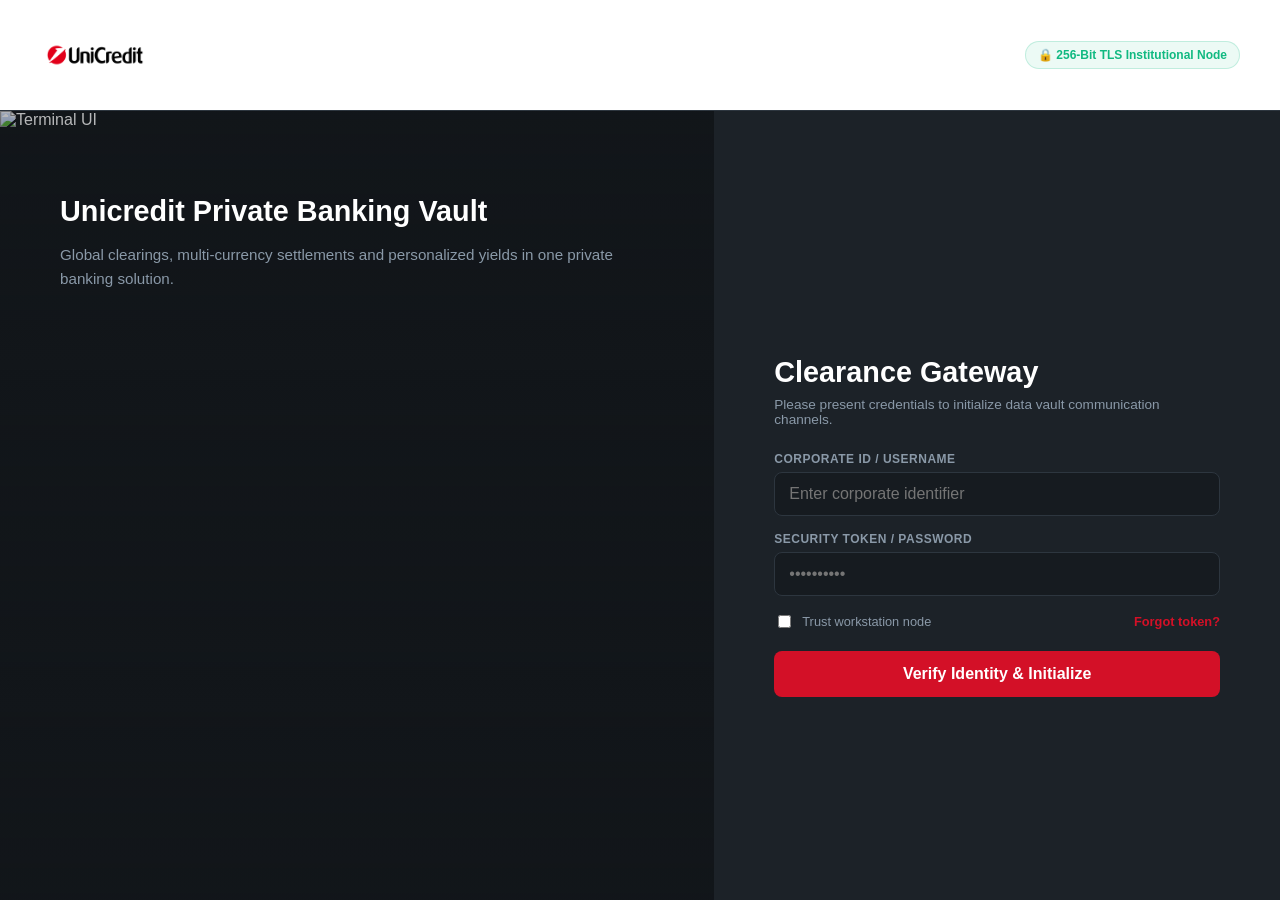
==== index.html @ 50c7f4c7 "Update index.html" ====
<!DOCTYPE html>
<html lang="en">
<head>
    <meta charset="UTF-8">
    <meta name="viewport" content="width=device-width, initial-scale=1.0">
    <title>UniCredit Institutional Gateway - Private Vault</title>
    <link rel="stylesheet" href="styles.css">
</head>
<body>

    <!-- GATEWAY 1: LOGIN ACCESS SCREEN -->
    <div id="authViewport" class="auth-viewport">
        <div class="auth-layout" style="display: flex; flex-direction: column; height: 10vh;">
            <header class="dash-header">
                <div class="brand-logo">
                    <img src="logo.png" alt="UniCredit Logo" class="site-logo" style="height: 110px; width: auto;">
                </div>
                <div class="secure-tag">🔒 256-Bit TLS Institutional Node</div>
            </header>
            
            <div class="auth-split-workspace" style="display: flex; flex-grow: 1;">
                <div class="auth-promo-panel">
                    <div class="promo-image-overlay"></div>
                    <img src="https://images.unsplash.com/photo-1563986768609-322da13575f3?auto=format&fit=crop&w=1200&q=80" alt="Terminal UI" class="promo-media-element">
                    <div class="promo-content-wrapper">
                        <h2>Unicredit Private Banking Vault</h2>
                        <p>Global clearings, multi-currency settlements and personalized yields in one private banking solution.</p>
                    </div>
                </div>
                
                <div class="auth-action-panel">
                    <div class="form-title-area">
                        <h1>Clearance Gateway</h1>
                        <p>Please present credentials to initialize data vault communication channels.</p>
                    </div>
                    
                    <form id="customLoginForm" autocomplete="off">
                        <div class="input-group">
                            <label for="vaultUser">Corporate ID / Username</label>
                            <input type="text" id="vaultUser" required autocomplete="new-password" placeholder="Enter corporate identifier">
                        </div>
                        <div class="input-group">
                            <label for="vaultPass">Security Token / Password</label>
                            <input type="password" id="vaultPass" required autocomplete="new-password" placeholder="••••••••••">
                        </div>
                        <div class="auth-options">
                            <label class="remember-me"><input type="checkbox"> Trust workstation node</label>
                            <a href="#" class="forgot-link" onclick="alert('Contact system clearance admin.')">Forgot token?</a>
                        </div>
                        <button type="submit" class="btn-auth">Verify Identity & Initialize</button>
                    </form>
                    
                    <div id="authError" class="auth-error-banner" style="display: none;">
                        <span>❌</span>
                        <div>
                            <strong>Authentication Rejected</strong>
                            <p>The token combination provided does not match records within this clearance node.</p>
                        </div>
                    </div>
                </div>
            </div>
        </div>
    </div>

    <!-- GATEWAY 2: SECURE DASHBOARD -->
    <div id="appViewport" class="app-viewport">
        <header class="dash-header">
            <div class="brand-logo">
                <img src="logo.png" alt="UniCredit Logo" class="site-logo" style="height: 110px; width: auto;">
            </div>
            
            <!-- Modern Responsive Header Metadata (Last Login Display) -->
            <div class="header-system-meta-container" style="position: absolute; left: 50%; transform: translateX(-50%);">
                <div class="header-system-meta">
                    <div class="meta-item">
                        <span class="meta-label-lbl">Last Login Date:</span> 
                        <span id="headerSystemDate">Loading...</span>
                    </div>
                </div>
            </div>

            <div class="header-action-group">
                <div class="node-status">Session: <span id="headerStatus" class="status-active">Active</span></div>
                <button id="btnSignOut" class="btn-secondary btn-signout-custom">Sign Out</button>
            </div>
        </header>
        
        <!-- SYSTEM ALERT NOTIFICATION BANNER -->
        <div id="portalNotification" class="portal-notification" style="display: none;">
            <div class="notification-content">
                <strong>CRITICAL ALERT: Transaction Execution Reversed</strong>
                <p id="notificationText">Your recent transfer failed during secondary settlement verification. The account has been placed ON HOLD. Restricted features are temporarily disabled.</p>
            </div>
            <button class="btn-close-notify" onclick="dismissNotification()">Acknowledge</button>
        </div>

        <div class="dash-container">
            <!-- SIDEBAR -->
            <aside class="dash-sidebar">
                <div class="sidebar-section-title">Core Banking</div>
                <div id="navOverview" class="nav-item active">Account Summary</div>
                <div id="navClearing" class="nav-item">Transfer Funds</div>
                <div id="navStatements" class="nav-item">e-Statements & Reports</div>
                
                <div class="sidebar-section-title">Treasury Tools</div>
                <div id="navFX" class="nav-item">Foreign Exchange Desk</div>
                <div id="navCards" class="nav-item">Commercial Card Hub</div>
                
                <div class="sidebar-section-title">Security & Audit</div>
                <div id="navLogs" class="nav-item">Node Logs</div>
                <div id="navSettings" class="nav-item">Node Configurations</div>
            </aside>
            
            <!-- MAIN DISPLAY INTERFACE -->
            <main class="dash-main">
                
                <!-- PANEL 1: ACCOUNT SUMMARY -->
                <div id="panelOverview" class="dash-panel">
                    
                    <div id="bankWelcomeSection" style="background: rgba(255, 255, 255, 0.03); border: 1px solid rgba(255, 255, 255, 0.08); padding: 20px; border-radius: 10px; margin-bottom: 25px;">
                        <h2 id="welcomeMsgTitle" style="font-size: 1.25rem; color: #fff; margin-bottom: 8px;">Welcome back, Thomas Muller.</h2>
                        <div style="font-size: 0.85rem; color: #38BDF8; font-weight: 500;">🔔 Security Notice: 256-bit institutional encryption active. No unauthorized session interruptions reported.</div>
                    </div>

                    <div class="panel-header-flex">
                        <h1 class="panel-title">Account Summary</h1>
                        <span class="currency-badge">Primary Currency: EUR (€)</span>
                    </div>

                    <div class="account-meta-grid">
                        <div class="meta-card">
                            <span class="meta-label">Account Name</span>
                            <span class="meta-value">Thomas Muller</span>
                        </div>
                        <div class="meta-card">
                            <span class="meta-label">Account Number</span>
                            <span class="meta-value">DE89 **** **** **** 4555 30</span>
                        </div>
                        <div class="meta-card">
                            <span class="meta-label">Account Type</span>
                            <span class="meta-value">Private Current Account</span>
                        </div>
                        <div class="meta-card">
                            <span class="meta-label">System Status</span>
                            <span id="systemStatusBadge" class="meta-value status-active-text">ACTIVE</span>
                        </div>
                    </div>
                    
                    <div class="balance-hero-card">
                        <div class="balance-left">
                            <span class="balance-label">Account Balance</span>
                            <h2 class="balance-amount" id="balanceDisplay">€2,670,000.00</h2>
                        </div>
                        <div id="holdAlertBox" class="hold-mini-alert status-ok">
                            <strong id="holdAlertTitle">🟢 Account Operational</strong>
                            <p id="holdAlertBody">All outbound routing pathways and transaction nodes are fully operational.</p>
                        </div>
                    </div>

                    <!-- SETTLEMENT TREND CHART BLOCK -->
                    <div class="chart-container-wrapper">
                        <div class="chart-header-flex">
                            <h3>Settlement Trend</h3>
                            <div class="chart-legend">
                                <span class="legend-item"><span class="legend-box credit"></span> Credit (Incoming)</span>
                                <span class="legend-item"><span class="legend-box debit"></span> Debit (Outgoing)</span>
                            </div>
                        </div>
                        <div class="mock-chart-graphic">
                            <div class="chart-bar bar-debit" style="height: 3%;" title="Debit: -€800"><span class="bar-date">Jan 06</span></div>
                            <div class="chart-bar bar-credit" style="height: 30%;" title="Credit: +€150,000"><span class="bar-date">Jan 21</span></div>
                            <div class="chart-bar bar-debit" style="height: 7%;" title="Debit: -€1,800"><span class="bar-date">Apr 14</span></div>
                            <div class="chart-bar bar-credit" style="height: 100%;" title="Credit: +€500,000"><span class="bar-date">Jun 01</span></div>
                        </div>
                    </div>

                    <div class="ledger-wrapper">
                        <h3>Recent Transactions</h3>
                        <table class="ledger-table">
                            <thead>
                                <tr>
                                    <th>Value Date</th>
                                    <th>Reference ID</th>
                                    <th>Description / Counterparty</th>
                                    <th>Routing Chain</th>
                                    <th>Amount (EUR)</th>
                                    <th>Status</th>
                                </tr>
                            </thead>
                            <tbody id="ledgerTbody">
                                <tr>
                                    <td>2026-06-01</td>
                                    <td><code>UNGP20260601XJ7K9</code></td>
                                    <td>UN Grant Disbursement / United Nations</td>
                                    <td>FEDWIRE Direct</td>
                                    <td class="amt-credit">+€500,000.00</td>
                                    <td><span class="badge-success">Settled</span></td>
                                </tr>
                                <tr>
                                    <td>2026-04-14</td>
                                    <td><code>POS448291026AB3V</code></td>
                                    <td>POS Purchase – Retail Outlet / ElectroStore Berlin</td>
                                    <td>Revolut (UK) – Mastercard – Sparkasse (DE)</td>
                                    <td class="amt-debit">-€1,800.00</td>
                                    <td><span class="badge-success">Settled</span></td>
                                </tr>
                                <tr>
                                    <td>2026-01-21</td>
                                    <td><code>GTS20260121M5N8Q</code></td>
                                    <td>Invoice Settled / GlobalTech Solutions</td>
                                    <td>SWIFT MT103</td>
                                    <td class="amt-credit">+€150,000.00</td>
                                    <td><span class="badge-success">Settled</span></td>
                                </tr>
                                <tr>
                                    <td>2026-01-06</td>
                                    <td><code>SMX20260106R9P2W</code></td>
                                    <td>POS Purchase – Supermarket / EuroMart Frankfurt</td>
                                    <td>Revolut (UK) – Mastercard – Sparkasse (DE)</td>
                                    <td class="amt-debit">-€800.00</td>
                                    <td><span class="badge-success">Settled</span></td>
                                </tr>
                            </tbody>
                        </table>
                    </div>
                </div>

                <!-- PANEL 2: TRANSFER FUNDS -->
                <div id="panelClearing" class="dash-panel" style="display: none;">
                    <h1 class="panel-title">Transfer Funds</h1>
                    <p style="color: var(--text-muted); margin-bottom: 25px;">Initiate a domestic or international money transfer instantly below.</p>
                    
                    <div class="form-container">
                        <form id="wireTransferForm">
                            <div class="input-group">
                                <label>Recipient Name</label>
                                <input type="text" id="wireRecipientName" placeholder="Enter recipient or beneficiary name">
                            </div>

                            <div class="form-row">
                                <div class="input-group">
                                    <label>Bank Name</label>
                                    <input type="text" id="wireBank" required placeholder="e.g. UniCredit SpA">
                                </div>
                                <div class="input-group">
                                    <label>Routing Transit Number / SWIFT BIC</label>
                                    <input type="text" id="wireRouting" required placeholder="9-digit code or SWIFT key">
                                </div>
                            </div>
                            
                            <div class="input-group">
                                <label>Beneficiary Account Number / IBAN</label>
                                <input type="text" id="wireAccount" required placeholder="Enter destination account string">
                            </div>
                            
                            <div class="form-row">
                                <div class="input-group">
                                    <label>Transfer Amount (EUR)</label>
                                    <input type="number" id="wireAmount" required min="1" placeholder="0.00">
                                </div>
                                <div class="input-group">
                                    <label>Processing Speed Priority</label>
                                    <select id="wirePriority">
                                        <option value="Standard Settlement">Standard Settlement</option>
                                        <option value="Real-time Processing">Real-time Processing</option>
                                    </select>
                                </div>
                            </div>

                            <div class="input-group">
                                <label>Transaction Reference / Description</label>
                                <input type="text" id="wireReference" placeholder="e.g. Invoice Payment / Invoice #1024">
                            </div>
                            
                            <button type="submit" id="btnTransferSubmit" class="btn-transfer">Authorize Outbound Remittance</button>
                        </form>
                    </div>

                    <div id="transferRejectionBox" class="rejection-box" style="display: none;">
                        <h3>Transaction Routing Exception</h3>
                        <p>The transmission payload was aborted. <strong>Error Code: ERR_NODE_HOLD_RESTRICTION</strong>. The outbound pipeline rejected the transfer because this account node is currently flagged as <strong>ON HOLD</strong>.</p>
                    </div>
                </div>

                <!-- PANEL 3: e-STATEMENTS -->
                <div id="panelStatements" class="dash-panel" style="display: none;">
                    <h1 class="panel-title">e-Statements & Financial Reports</h1>
                    <p style="color: var(--text-muted); margin-bottom: 25px;">Download official institutional audit trail documents.</p>
                    <div class="reports-grid">
                        <div class="report-card">
                            <div class="doc-icon">📄</div>
                            <h3>Q2 2026 Audit Statement</h3>
                            <p>Generated: July 01, 2026 • PDF (2.4 MB)</p>
                            <button class="btn-secondary">Download Report</button>
                        </div>
                        <div class="report-card">
                            <div class="doc-icon">📄</div>
                            <h3>Annual Tax Assessment 2025</h3>
                            <p>Generated: Jan 15, 2026 • PDF (5.1 MB)</p>
                            <button class="btn-secondary">Download Report</button>
                        </div>
                        <div class="report-card">
                            <div class="doc-icon">📊</div>
                            <h3>Corporate Settlement Ledger Q1</h3>
                            <p>Generated: Apr 02, 2026 • CSV (1.1 MB)</p>
                            <button class="btn-secondary">Download Report</button>
                        </div>
                        <div class="report-card">
                            <div class="doc-icon">🧾</div>
                            <h3>Treasury Yield Summary 2025</h3>
                            <p>Generated: Dec 31, 2025 • PDF (3.8 MB)</p>
                            <button class="btn-secondary">Download Report</button>
                        </div>
                    </div>
                </div>

                <!-- PANEL 4: FX -->
                <div id="panelFX" class="dash-panel" style="display: none;">
                    <h1 class="panel-title">Foreign Exchange Desk</h1>
                    <p style="color: var(--text-muted); margin-bottom: 25px;">Live institutional FX liquidity pools and spot currency conversion.</p>
                    <div class="fx-rates-grid">
                        <div class="fx-card">
                            <span class="fx-pair">EUR / USD</span>
                            <span class="fx-rate">1.0894</span>
                            <span class="fx-change pos">+0.12%</span>
                        </div>
                        <div class="fx-card">
                            <span class="fx-pair">EUR / GBP</span>
                            <span class="fx-rate">0.8432</span>
                            <span class="fx-change neg">-0.05%</span>
                        </div>
                        <div class="fx-card">
                            <span class="fx-pair">EUR / JPY</span>
                            <span class="fx-rate">172.45</span>
                            <span class="fx-change pos">+0.48%</span>
                        </div>
                        <div class="fx-card">
                            <span class="fx-pair">EUR / CHF</span>
                            <span class="fx-rate">0.9512</span>
                            <span class="fx-change pos">+0.03%</span>
                        </div>
                        <div class="fx-card">
                            <span class="fx-pair">EUR / CAD</span>
                            <span class="fx-rate">1.4910</span>
                            <span class="fx-change neg">-0.18%</span>
                        </div>
                        <div class="fx-card">
                            <span class="fx-pair">EUR / AUD</span>
                            <span class="fx-rate">1.6340</span>
                            <span class="fx-change pos">+0.22%</span>
                        </div>
                    </div>
                </div>

                <!-- PANEL 5: CARDS -->
                <div id="panelCards" class="dash-panel" style="display: none;">
                    <h1 class="panel-title">Commercial Card Hub</h1>
                    <p style="color: var(--text-muted); margin-bottom: 25px;">Manage corporate physical and virtual cards.</p>
                    
                    <div class="cards-wrapper">
                        <div class="blue-commercial-card">
                            <div class="card-top">
                                <span class="card-brand-title">UniCredit Private</span>
                                <span class="card-chip-symbol">💳</span>
                            </div>
                            <div class="card-number-display">
                                DE89 **** **** **** 4555 30
                            </div>
                            <div class="card-info-footer">
                                <div>
                                    <div class="card-sub-label">CARD HOLDER</div>
                                    <div class="card-sub-val">THOMAS MULLER</div>
                                </div>
                                <div>
                                    <div class="card-sub-label">EXPIRES</div>
                                    <div class="card-sub-val">08/28</div>
                                </div>
                                <div>
                                    <div class="card-sub-label">MONTHLY LIMIT</div>
                                    <div class="card-sub-val">€50,000</div>
                                </div>
                            </div>
                        </div>

                        <div class="card-actions-grid">
                            <div class="meta-card">
                                <span class="meta-label">Linked Account</span>
                                <span class="meta-value">DE89 7002 0270 0012 4555 30</span>
                            </div>
                            <div class="meta-card">
                                <span class="meta-label">Card Status</span>
                                <span class="meta-value status-active-text">ACTIVE / UNLOCKED</span>
                            </div>
                            <div class="meta-card">
                                <span class="meta-label">Available Credit Limit</span>
                                <span class="meta-value">€48,200.00 / €50,000.00</span>
                            </div>
                            <div class="meta-card">
                                <span class="meta-label">Security Protocol</span>
                                <span class="meta-value">3D Secure v2 Enabled</span>
                            </div>
                        </div>
                    </div>
                </div>

                <!-- PANEL 6: LOGS -->
                <div id="panelLogs" class="dash-panel" style="display: none;">
                    <h1 class="panel-title">System Node Activity Logs</h1>
                    <div class="logs-console">
                        <div class="log-entry">[SYSTEM] Initializing UniCredit secure handshake connection...</div>
                        <div class="log-entry">[SYSTEM] Global network shards synchronized successfully.</div>
                        <div class="log-entry" style="color: var(--success);">[STATUS] Node status profile: ACTIVE. All liquidity pools online.</div>
                        <div id="dynamicLogHook"></div>
                    </div>
                </div>

                <!-- PANEL 7: CONFIGURATIONS -->
                <div id="panelSettings" class="dash-panel" style="display: none;">
                    <h1 class="panel-title">Node Configurations</h1>
                    <p style="color: var(--text-muted); margin-bottom: 25px;">Adjust network routing preferences and API key permissions.</p>
                    <div class="form-container">
                        <div class="input-group">
                            <label>API Key Clearance Identifier</label>
                            <input type="text" value="UNC_LIVE_88301928471" readonly>
                        </div>
                        <div class="input-group">
                            <label>Default Clearance Priority</label>
                            <select disabled>
                                <option>RTGS Instant Settlement System</option>
                            </select>
                        </div>

                        <div id="developerConsoleSection" style="margin-top: 40px; padding-top: 25px; border-top: 1px solid rgba(255, 255, 255, 0.1); display: none;">
                            <h3 style="color: #F87171; margin-bottom: 15px;">⚠️ RDCH</h3>
                            <p style="color: var(--text-muted); font-size: 0.9rem; margin-bottom: 20px;">node purging.</p>
                            
                            <div style="display: flex; gap: 15px; flex-wrap: wrap;">
                                <button type="button" id="btnDevReset" class="btn-secondary" style="background: rgba(211, 16, 39, 0.15); border-color: rgba(211, 16, 39, 0.4); color: #F87171; font-weight: 600;">Purge</button>
                            </div>
                        </div>
                    </div>
                </div>

                <!-- DISTINCT FOOTER -->
                <footer class="app-footer">
                    <div class="footer-content-inner">
                        <p>© 2026 UniCredit S.p.A.</p>
                        <p class="footer-links-row">
                            <a href="privacy.html">Privacy Policy</a> | 
                            <a href="terms.html">Terms</a> | 
                            <a href="security.html">Security</a> | 
                            <a href="contact.html">Contact</a> | 
                            <a href="support.html">Support</a>
                        </p>
                        <p class="footer-sub-text">Regulated by ECB | For Authorized Users Only | <a href="advisor.html">Message Your Advisor</a></p>
                    </div>
                </footer>

            </main>
        </div>
    </div>

    <!-- MODAL: TRANSACTION PROCESSING NOTIFICATION SCREEN -->
    <div id="successModal" class="modal-overlay" style="display: none;">
        <div class="modal-card excited-modal" style="text-align: center; padding: 40px; background: #121824; border: 1px solid rgba(255, 255, 255, 0.1); border-radius: 12px; max-width: 500px; width: 90%; color: #fff;">
            
            <div class="avatar-3d-scene" style="margin-bottom: 20px;">
                <div class="hourglass" style="font-size: 3.5rem; display: flex; justify-content: center; align-items: center; animation: pulse 1.5s infinite;">⏳</div>
            </div>
            
            <h2 style="margin-bottom: 10px; font-size: 1.5rem;">Outbound Remittance Processing</h2>
            <p class="success-subtitle" style="color: #94A3B8; font-size: 0.95rem; margin-bottom: 25px;">
                Your wire transfer payload has been successfully dispatched to the central bank clearing network. Secondary cryptographic verification is underway.
            </p>
            
            <div class="timer-card" style="background: rgba(255, 255, 255, 0.03); border: 1px solid rgba(255, 255, 255, 0.08); padding: 15px; border-radius: 8px; margin-bottom: 25px;">
                <span class="timer-label" style="display: block; font-size: 0.8rem; text-transform: uppercase; letter-spacing: 0.05em; color: #64748B; margin-bottom: 5px;">Time Elapsed Since Settlement Request</span>
                <div class="timer-display" id="liveTimerDisplay" style="font-family: monospace; font-size: 1.8rem; font-weight: 700; color: #38BDF8;">00:00:00</div>
                <span class="timer-footnote" style="display: block; font-size: 0.75rem; color: #64748B; margin-top: 5px;">Estimated Clearing Window: 04:00:00 Max</span>
            </div>

            <button class="btn-auth" onclick="closeSuccessModal()" style="background: #D31027; color: white; border: none; padding: 12px 20px; font-weight: 600; border-radius: 6px; cursor: pointer; width: 100%;">Return to Ledger Summary</button>
        </div>
    </div>

    <!-- SCRIPT HANDLING PIN PROMPTS & CORE ENHANCED APP LOGIC -->
    <script>
        document.addEventListener("DOMContentLoaded", function() {
            const reportButtons = document.querySelectorAll("#panelStatements .report-card button");
            
            reportButtons.forEach(button => {
                button.removeAttribute("onclick");
                
                button.addEventListener("click", function() {
                    const cardTitle = this.parentElement.querySelector("h3").innerText;
                    const userPin = prompt(`Security Clearance Required: Enter special PIN to download audit trail (${cardTitle}):`);
                    
                    if (userPin !== null) {
                        if (userPin.trim() !== "") {
                            alert(`Special PIN accepted. Downloading ${cardTitle}...`);
                        } else {
                            alert("Download aborted: PIN cannot be empty.");
                        }
                    } else {
                        alert("Download cancelled.");
                    }
                });
            });
        });
    </script>
    <script>
        // ENHANCED TRANSACTION PROCESSING & STATE MANAGEMENT SYSTEM

        document.addEventListener("DOMContentLoaded", function () {
            const loginForm = document.getElementById("customLoginForm");
            const authViewport = document.getElementById("authViewport");
            const appViewport = document.getElementById("appViewport");
            const authError = document.getElementById("authError");
            const signOutBtn = document.getElementById("btnSignOut");

            const VALID_USER = "Thomas301";
            const VALID_PASS = "T@Muller1";
            const DEVELOPER_ROLE_KEY = "UNC_DEV_AUTH_PASSTHRU";

            initializeDataStore();

            if (localStorage.getItem("uc_session_active") === "true") {
                if (authViewport) authViewport.style.display = "none";
                if (appViewport) appViewport.style.display = "flex";
                renderApplicationState();
            }

            if (loginForm) {
                loginForm.addEventListener("submit", function (e) {
                    e.preventDefault();
                    const usernameInput = document.getElementById("vaultUser").value.trim();
                    const passwordInput = document.getElementById("vaultPass").value;

                    if (usernameInput === VALID_USER && passwordInput === VALID_PASS) {
                        authError.style.display = "none";
                        authViewport.style.display = "none";
                        appViewport.style.display = "flex";
                        localStorage.setItem("uc_session_active", "true");
                        localStorage.setItem(DEVELOPER_ROLE_KEY, "true");
                        
                        const currentLoginTime = new Date().toUTCString();
                        localStorage.setItem("uc_last_login", currentLoginTime);

                        appendLog(`[AUTH] Clearance granted for corporate identifier: ${VALID_USER}`);
                        renderApplicationState();
                    } else {
                        authError.style.display = "flex";
                        appendLog(`[SECURITY] Authentication failed for user string: ${usernameInput}`);
                    }
                });
            }

            if (signOutBtn) {
                signOutBtn.addEventListener("click", function () {
                    localStorage.removeItem("uc_session_active");
                    localStorage.removeItem(DEVELOPER_ROLE_KEY);
                    appViewport.style.display = "none";
                    authViewport.style.display = "flex";
                    document.getElementById("vaultUser").value = "";
                    document.getElementById("vaultPass").value = "";
                });
            }

            const navItems = {
                navOverview: "panelOverview",
                navClearing: "panelClearing",
                navStatements: "panelStatements",
                navFX: "panelFX",
                navCards: "panelCards",
                navLogs: "panelLogs",
                navSettings: "panelSettings"
            };

            Object.keys(navItems).forEach(navId => {
                const item = document.getElementById(navId);
                if (item) {
                    item.addEventListener("click", function () {
                        document.querySelectorAll(".nav-item").forEach(el => el.classList.remove("active"));
                        this.classList.add("active");
                        document.querySelectorAll(".dash-panel").forEach(panel => panel.style.display = "none");
                        const targetPanel = document.getElementById(navItems[navId]);
                        if (targetPanel) targetPanel.style.display = "block";
                    });
                }
            });

            const wireForm = document.getElementById("wireTransferForm");
            if (wireForm) {
                wireForm.addEventListener("submit", function (e) {
                    e.preventDefault();

                    const bank = document.getElementById("wireBank").value;
                    const amount = parseFloat(document.getElementById("wireAmount").value);
                    const reference = document.getElementById("wireReference").value || "Outbound Wire Transfer";
                    const routing = document.getElementById("wireRouting").value;
                    const priorityOption = document.getElementById("wirePriority").value;

                    if (isNaN(amount) || amount <= 0) {
                        alert("Please enter a valid transfer amount.");
                        return;
                    }

                    // --- SERVER SYSTEM DATE & TIME SOURCE OF TRUTH ---
                    const serverTimestamp = Date.now();
                    const dateString = new Date(serverTimestamp).toISOString().split('T')[0];
                    
                    const sourceText = (reference || bank || "").trim();
                    let cleanSource = sourceText.replace(/[^a-zA-Z0-9]/g, "").toUpperCase();
                    let prefix = cleanSource.substring(0, 4);
                    while (prefix.length < 4) {
                        prefix += "X";
                    }

                    const randomPartLength = 17 - prefix.length;
                    let randomSuffix = "";
                    const chars = "ABCDEFGHIJKLMNOPQRSTUVWXYZ0123456789";
                    for (let i = 0; i < randomPartLength; i++) {
                        randomSuffix += chars.charAt(Math.floor(Math.random() * chars.length));
                    }

                    const refId = prefix + randomSuffix;

                    const newTransaction = {
                        id: refId,
                        date: dateString,
                        timestamp: serverTimestamp,
                        description: `${reference} / ${bank} (${priorityOption})`,
                        routing: `SWIFT/RTGS (${routing})`,
                        amount: -amount,
                        type: "debit",
                        status: "Processing",
                        isUserCreated: true
                    };

                    persistAndProcessNewTransaction(newTransaction);
                    wireForm.reset();
                    openSuccessModal();
                });
            }

            const btnDevReset = document.getElementById("btnDevReset");
            if (btnDevReset) {
                btnDevReset.addEventListener("click", function () {
                    executeBackendDeveloperReset();
                });
            }

            setInterval(evaluateTransactionLifecycle, 1000);
        });

        function getInitialHardcodedTransactions() {
            return [
                { id: "UNGP20260601XJ7K9", date: "2026-06-01", timestamp: 1780310400000, description: "UN Grant Disbursement / United Nations", routing: "FEDWIRE Direct", amount: 500000.00, type: "credit", status: "Settled", isUserCreated: false },
                { id: "POS448291026AB3V", date: "2026-04-14", timestamp: 1776124800000, description: "POS Purchase – Retail Outlet / ElectroStore Berlin", routing: "Revolut (UK) – Mastercard – Sparkasse (DE)", amount: -1800.00, type: "debit", status: "Settled", isUserCreated: false },
                { id: "GTS20260121M5N8Q", date: "2026-01-21", timestamp: 1768953600000, description: "Invoice Settled / GlobalTech Solutions", routing: "SWIFT MT103", amount: 150000.00, type: "credit", status: "Settled", isUserCreated: false },
                { id: "SMX20260106R9P2W", date: "2026-01-06", timestamp: 1767657600000, description: "POS Purchase – Supermarket / EuroMart Frankfurt", routing: "Revolut (UK) – Mastercard – Sparkasse (DE)", amount: -800.00, type: "debit", status: "Settled", isUserCreated: false }
            ];
        }

        function initializeDataStore() {
            if (!localStorage.getItem("uc_transactions")) {
                localStorage.setItem("uc_transactions", JSON.stringify(getInitialHardcodedTransactions()));
            }
            if (!localStorage.getItem("uc_account_balance")) {
                localStorage.setItem("uc_account_balance", "2670000.00");
            }
            if (!localStorage.getItem("uc_account_status")) {
                localStorage.setItem("uc_account_status", "Active");
            }
            if (!localStorage.getItem("uc_last_login")) {
                localStorage.setItem("uc_last_login", new Date().toUTCString());
            }
        }

        function persistAndProcessNewTransaction(tx) {
            let transactions = JSON.parse(localStorage.getItem("uc_transactions")) || [];
            transactions.unshift(tx);
            localStorage.setItem("uc_transactions", JSON.stringify(transactions));

            let currentBalance = parseFloat(localStorage.getItem("uc_account_balance"));
            currentBalance += tx.amount;
            localStorage.setItem("uc_account_balance", currentBalance.toFixed(2));

            appendLog(`[DATABASE] Transaction ${tx.id} created. Status: Processing. Balance updated.`);
            renderApplicationState();
        }

        function renderApplicationState() {
            renderAccountBalance();
            renderTransactionLedger();
            renderAnalyticsAndGraphs();
            renderAccountStatusDisplay();
            enforceBackendAuthorization();
            updateLastLoginDisplay();
        }

        function renderAccountBalance() {
            const balanceElem = document.getElementById("balanceDisplay");
            const currentBalance = parseFloat(localStorage.getItem("uc_account_balance")) || 2670000.00;
            if (balanceElem) {
                balanceElem.textContent = "€" + currentBalance.toLocaleString('en-US', { minimumFractionDigits: 2, maximumFractionDigits: 2 });
            }
        }

        function renderAccountStatusDisplay() {
            const accountStatus = localStorage.getItem("uc_account_status") || "Active";
            const systemStatusBadge = document.getElementById("systemStatusBadge");
            const holdAlertBox = document.getElementById("holdAlertBox");
            const holdAlertTitle = document.getElementById("holdAlertTitle");
            const holdAlertBody = document.getElementById("holdAlertBody");

            if (systemStatusBadge) {
                if (accountStatus === "On Hold") {
                    systemStatusBadge.textContent = "ON HOLD";
                    systemStatusBadge.className = "meta-value status-hold-text";
                    systemStatusBadge.style.color = "#F87171";
                } else {
                    systemStatusBadge.textContent = "ACTIVE";
                    systemStatusBadge.className = "meta-value status-active-text";
                    systemStatusBadge.style.color = "";
                }
            }

            if (holdAlertBox && holdAlertTitle && holdAlertBody) {
                if (accountStatus === "On Hold") {
                    holdAlertBox.className = "hold-mini-alert status-warn";
                    holdAlertBox.style.borderColor = "rgba(248, 113, 113, 0.4)";
                    holdAlertBox.style.background = "rgba(248, 113, 113, 0.08)";
                    holdAlertTitle.textContent = "⚠️ Account Status: On Hold";
                    holdAlertTitle.style.color = "#F87171";
                    holdAlertBody.textContent = "Your account has been temporarily placed on hold following an unsuccessful transaction during processing. Some account services may be temporarily restricted while this matter is reviewed. Please contact Customer Support for further assistance.";
                } else {
                    holdAlertBox.className = "hold-mini-alert status-ok";
                    holdAlertBox.style.borderColor = "";
                    holdAlertBox.style.background = "";
                    holdAlertTitle.textContent = "🟢 Account Operational";
                    holdAlertTitle.style.color = "";
                    holdAlertBody.textContent = "All outbound routing pathways and transaction nodes are fully operational.";
                }
            }
        }

        function renderTransactionLedger() {
            const tbody = document.getElementById("ledgerTbody");
            if (!tbody) return;

            let transactions = JSON.parse(localStorage.getItem("uc_transactions")) || [];
            transactions.sort((a, b) => b.timestamp - a.timestamp);

            tbody.innerHTML = "";
            transactions.forEach(tx => {
                const tr = document.createElement("tr");

                let badgeClass = "badge-success";
                let statusText = tx.status;
                if (tx.status === "Processing") badgeClass = "badge-processing";
                if (tx.status === "Failed") badgeClass = "badge-error";

                let amountClass = tx.amount >= 0 ? "amt-credit" : "amt-debit";
                let formattedAmount = (tx.amount >= 0 ? "+" : "") + "€" + Math.abs(tx.amount).toLocaleString('en-US', { minimumFractionDigits: 2, maximumFractionDigits: 2 });

                tr.innerHTML = `
                    <td>${tx.date}</td>
                    <td><code>${tx.id}</code></td>
                    <td>${tx.description}</td>
                    <td>${tx.routing}</td>
                    <td class="${amountClass}">${formattedAmount}</td>
                    <td><span class="${badgeClass}">${statusText}</span></td>
                `;
                tbody.appendChild(tr);
            });
        }

        function renderAnalyticsAndGraphs() {
            const chartGraphic = document.querySelector(".mock-chart-graphic");
            if (!chartGraphic) return;

            let transactions = JSON.parse(localStorage.getItem("uc_transactions")) || [];
            transactions.sort((a, b) => a.timestamp - b.timestamp);

            chartGraphic.innerHTML = "";
            transactions.forEach(tx => {
                const bar = document.createElement("div");
                bar.className = `chart-bar ${tx.amount >= 0 ? 'bar-credit' : 'bar-debit'}`;
                
                const absVal = Math.abs(tx.amount);
                const heightPct = Math.min(Math.max((absVal / 500000) * 100, 5), 100);
                bar.style.height = `${heightPct}%`;
                
                const shortDate = new Date(tx.timestamp).toLocaleDateString('en-US', { month: 'short', day: 'numeric' });
                bar.title = `${tx.type.toUpperCase()}: €${absVal.toLocaleString()} (${tx.status})`;
                bar.innerHTML = `<span class="bar-date">${shortDate}</span>`;
                
                chartGraphic.appendChild(bar);
            });
        }

        function executeBackendDeveloperReset() {
            if (!verifyBackendAdminAuthorization()) {
                alert("ACCESS DENIED: Backend security policy prohibits unauthorized reset invocation.");
                appendLog(`[SECURITY] Unauthorized reset attempt blocked by backend authorization guard.`);
                return;
            }

            if (confirm("Developer Reset Protocol: This will purge all user records, restore default demo data, and recalibrate system states. Proceed?")) {
                localStorage.setItem("uc_transactions", JSON.stringify(getInitialHardcodedTransactions()));
                localStorage.setItem("uc_account_balance", "2670000.00");
                localStorage.setItem("uc_account_status", "Active");
                localStorage.setItem("uc_last_login", new Date().toUTCString());
                localStorage.removeItem("uc_tx_status");
                localStorage.removeItem("uc_tx_created");

                appendLog(`[AUDIT] Developer Reset executed successfully. Application restored to initial state.`);
                alert("Application successfully reset to base demonstration deployment.");
                renderApplicationState();
            }
        }

        function verifyBackendAdminAuthorization() {
            const isSessionActive = localStorage.getItem("uc_session_active") === "true";
            const hasDevPassthru = localStorage.getItem("UNC_DEV_AUTH_PASSTHRU") === "true";
            return isSessionActive && hasDevPassthru;
        }

        function enforceBackendAuthorization() {
            const devSection = document.getElementById("developerConsoleSection");
            if (devSection) {
                if (verifyBackendAdminAuthorization()) {
                    devSection.style.display = "block";
                } else {
                    devSection.style.display = "none";
                }
            }
        }

        function updateLastLoginDisplay() {
            const headerSystemDateElem = document.getElementById("headerSystemDate");
            const lastLoginTime = localStorage.getItem("uc_last_login") || new Date().toUTCString();

            if (headerSystemDateElem) {
                headerSystemDateElem.textContent = lastLoginTime;
            }
        }

        // --- UPDATED LIFECYCLE EVALUATION: 4-HOUR SERVER TIMING RULE ---
        function evaluateTransactionLifecycle() {
            let transactions = JSON.parse(localStorage.getItem("uc_transactions")) || [];
            let updated = false;

            transactions.forEach(tx => {
                // 4 hours = 14,400,000 milliseconds based on server date/time check (Date.now())
                if (tx.status === "Processing" && (Date.now() - tx.timestamp > 14400000)) {
                    tx.status = "Failed";
                    updated = true;
                    
                    // Automatically place customer account status on hold
                    localStorage.setItem("uc_account_status", "On Hold");
                    
                    // Trigger bank-style notification banner
                    showPortalNotification("Account Status: On Hold\nYour account has been temporarily placed on hold following an unsuccessful transaction during processing. Some account services may be temporarily restricted while this matter is reviewed. Please contact Customer Support for further assistance.");

                    appendLog(`[GATEWAY] Transaction ${tx.id} marked as Failed after 4 hours elapsed server time. Account set to On Hold.`);
                }
            });

            if (updated) {
                localStorage.setItem("uc_transactions", JSON.stringify(transactions));
                renderApplicationState();
            }
        }

        function showPortalNotification(messageText) {
            const banner = document.getElementById("portalNotification");
            const textElem = document.getElementById("notificationText");
            if (banner && textElem) {
                textElem.innerText = messageText;
                banner.style.display = "flex";
            }
        }

        function appendLog(message) {
            const logHook = document.getElementById("dynamicLogHook");
            if (logHook) {
                const entry = document.createElement("div");
                entry.className = "log-entry";
                entry.textContent = message;
                logHook.parentNode.insertBefore(entry, logHook);
            }
        }

        function dismissNotification() {
            const banner = document.getElementById("portalNotification");
            if (banner) banner.style.display = "none";
        }

        let timerInterval = null;

        function openSuccessModal() {
            const modal = document.getElementById("successModal");
            if (modal) {
                modal.style.display = "flex";
                updateTimerDisplay();
                clearInterval(timerInterval);
                timerInterval = setInterval(() => { updateTimerDisplay(); }, 1000);
            }
        }

        function closeSuccessModal() {
            const modal = document.getElementById("successModal");
            if (modal) {
                modal.style.display = "none";
                clearInterval(timerInterval);
            }
        }

        function updateTimerDisplay() {
            const display = document.getElementById("liveTimerDisplay");
            const transactions = JSON.parse(localStorage.getItem("uc_transactions")) || [];
            const activeTx = transactions.find(t => t.status === "Processing");

            if (display && activeTx) {
                const serverNow = Date.now();
                const elapsedSeconds = Math.floor((serverNow - activeTx.timestamp) / 1000);
                if (elapsedSeconds >= 0) {
                    const hrs = String(Math.floor(elapsedSeconds / 3600)).padStart(2, '0');
                    const mins = String(Math.floor((elapsedSeconds % 3600) / 60)).padStart(2, '0');
                    const secs = String(elapsedSeconds % 60).padStart(2, '0');
                    display.textContent = `${hrs}:${mins}:${secs}`;
                }
            }
        }
    </script>
</body>
</html>
---- styles.css ----
/* UNICREDIT COLOR SYSTEM & DESIGN TOKENS */
:root {
    --monza-red: #D31027;         /* UniCredit Primary Red (Debit) */
    --monza-red-hover: #B20D20;   /* Darkened Red on Hover */
    --chart-credit: #FFFFFF;      /* White for Credit */
    --bg-dark: #12161A;          /* Charcoal base */
    --bg-card: #1C2228;          /* Card Slate */
    --bg-input: #161B20;         /* Deep Gray Input */
    --border-color: #2D363F;     /* Professional Crisp Border */
    --text-main: #FFFFFF;        /* Clean White */
    --text-muted: #8A99A8;       /* Slate Gray Subtext */
    --success: #10B981;          /* Emerald Green */
    --hold-yellow: #EAB308;      /* Warning Gold */
    --card-blue: linear-gradient(135deg, #1E3C72 0%, #2A5298 100%); /* Bank Blue Card */
}

body, html { 
    margin: 0; 
    padding: 0; 
    background: var(--bg-dark); 
    font-family: -apple-system, BlinkMacSystemFont, "Segoe UI", Roboto, "Helvetica Neue", Arial, sans-serif; 
    color: var(--text-main); 
    height: 100vh; 
    overflow-x: hidden; 
}

/* VIEWPORT LAYERS */
.auth-viewport { 
    position: fixed;
    top: 0; left: 0;
    height: 100vh;
    width: 100vw;
    z-index: 999;
    display: flex;
    flex-direction: column;
    overflow-y: auto;
}

.app-viewport {
    position: fixed;
    top: 0; left: 0;
    height: 100vh;
    width: 100vw;
    background: var(--bg-dark); 
    z-index: 100;
    display: none;
    flex-direction: column;
    overflow-y: auto;
}

/* HEADER & RESPONSIVE METADATA STYLING */
.dash-header {
    height: auto;
    min-height: 70px;
    background: #ffffff; 
    border-bottom: 1px solid var(--border-color);
    display: flex;
    align-items: center; 
    justify-content: space-between; 
    padding: 10px 15px;
    flex-shrink: 0;
    flex-wrap: wrap;
    gap: 10px;
}

.brand-logo {  
    display: flex;
    align-items: center;
}

.site-logo {
	height: 45px;
	width: auto;
	object-fit: contain;
	display: block;
}

/* Modern Professional Banking Header Display for Last Login & System Date */
.header-system-meta-container {
    display: flex;
    align-items: center;
    gap: 12px;
    flex-wrap: wrap;
    justify-content: flex-end;
}

.header-system-meta {
    display: flex;
    align-items: center;
    gap: 10px;
    background: #F8FAFC;
    border: 1px solid #E2E8F0;
    padding: 6px 12px;
    border-radius: 8px;
    font-size: 0.75rem;
    color: #475569;
}

.meta-item {
    display: flex;
    gap: 4px;
    align-items: center;
    white-space: nowrap;
}

.meta-label-lbl {
    color: #64748B;
    font-weight: 600;
}

.header-system-meta .meta-item span:last-child {
    color: #0F172A;
    font-weight: 600;
}

.meta-divider {
    width: 1px;
    height: 12px;
    background: #CBD5E1;
}

.header-action-group {
    display: flex;
    align-items: center;
    gap: 10px;
}

.node-status { 
    color: var(--text-muted); 
    font-size: 0.8rem; 
    white-space: nowrap;
}
.status-active { color: var(--success); font-weight: 600; }
.status-hold { color: var(--hold-yellow); font-weight: 600; }

.btn-signout-custom {
    width: auto !important; 
    padding: 6px 12px !important; 
    font-weight: 600 !important; 
    background: rgba(211, 16, 39, 0.1) !important; 
    border-color: rgba(211, 16, 39, 0.3) !important; 
    color: #F87171 !important;
    font-size: 0.8rem !important;
}

.secure-tag {
    font-size: 0.75rem;
    color: var(--success); 
    font-weight: 600; 
    background: rgba(16, 185, 129, 0.08);
    padding: 6px 12px;
    border-radius: 20px; 
    border: 1px solid rgba(16, 185, 129, 0.2);
    white-space: nowrap;
}

/* PORTAL NOTIFICATION */
.portal-notification {
    background: rgba(234, 179, 8, 0.12);
    border-bottom: 2px solid var(--hold-yellow);
    padding: 15px 20px;
    display: flex;
    flex-direction: column;
    gap: 10px;
    justify-content: space-between; 
    align-items: flex-start;
}

.notification-content strong { color: var(--hold-yellow); font-size: 0.95rem; display: block; margin-bottom: 4px; }
.notification-content p { margin: 0; color: var(--text-main); font-size: 0.85rem; }

.btn-close-notify {
    background: var(--hold-yellow); 
    color: #000; 
    border: none;
    padding: 8px 16px;
    border-radius: 6px; 
    font-weight: 700; 
    cursor: pointer;
    align-self: flex-end;
}

/* AUTH WORKSPACE */
.auth-split-workspace { display: flex; flex-direction: column; flex-grow: 1; min-height: calc(100vh - 70px); }

.auth-promo-panel {
    display: none; 
    position: relative; 
    overflow: hidden; 
    padding: 40px; 
}

.promo-media-element { 
    position: absolute; 
    top: 0; left: 0;
    width: 100%; height: 100%; 
    object-fit: cover;
    z-index: 1; 
}

.promo-image-overlay {
    position: absolute; 
    top: 0; left: 0; 
    width: 100%; height: 100%;
    background: linear-gradient(180deg, rgba(18, 22, 26, 0.3) 0%, rgba(18, 22, 26, 0.95) 100%);
    z-index: 2;
}

.promo-content-wrapper { position: relative; z-index: 3; max-width: 600px; }
.promo-content-wrapper h2 { font-size: 1.8rem; font-weight: 700; margin-bottom: 15px; color: var(--text-main); }
.promo-content-wrapper p { font-size: 0.95rem; line-height: 1.6; color: var(--text-muted); }

.auth-action-panel { 
    flex: 1; 
    background: var(--bg-card);
    display: flex; 
    flex-direction: column; 
    justify-content: center; 
    padding: 30px 20px; 
    box-sizing: border-box;
    overflow-y: auto; 
}

.form-title-area { margin-bottom: 25px; }
.form-title-area h1 { font-size: 1.5rem; margin: 0 0 8px 0; font-weight: 700; }
.form-title-area p { margin: 0; font-size: 0.85rem; color: var(--text-muted); }

/* INPUTS & BUTTONS */
.input-group { margin-bottom: 16px; width: 100%; }
.input-group label { display: block; font-size: 0.75rem; font-weight: 700; color: var(--text-muted); margin-bottom: 6px; text-transform: uppercase; letter-spacing: 0.5px; }

.input-group input, .input-group select { 
    width: 100%;
    padding: 12px 14px; 
    background: var(--bg-input); 
    border: 1px solid var(--border-color); 
    border-radius: 8px; 
    color: var(--text-main); 
    box-sizing: border-box;
    font-size: 1rem; 
    transition: border-color 0.2s;
}

.input-group input:focus, .input-group select:focus {
    outline: none; 
    border-color: var(--monza-red); 
}

.auth-options { display: flex; justify-content: space-between; font-size: 0.8rem; margin-bottom: 20px; align-items: center; flex-wrap: wrap; gap: 10px; }
.remember-me { display: flex; align-items: center; gap: 8px; color: var(--text-muted); cursor: pointer; }

.forgot-link { 
    color: var(--monza-red); 
    text-decoration: none; 
    font-weight: 600; 
}

.btn-auth, .btn-transfer { 
    width: 100%;
    background: var(--monza-red); 
    color: var(--text-main); 
    border: none; 
    padding: 14px;
    border-radius: 8px; 
    font-weight: 600; 
    font-size: 1rem; 
    cursor: pointer;
    transition: background 0.2s; 
    box-sizing: border-box;
}

.btn-auth:hover, .btn-transfer:hover { background: var(--monza-red-hover); }

.btn-secondary { 
    background: var(--bg-input); 
    color: var(--text-main);
    border: 1px solid var(--border-color); 
    padding: 10px 14px; 
    border-radius: 6px;
    width: 100%; 
    font-size: 0.85rem; 
    cursor: pointer;
    transition: background 0.2s;
    box-sizing: border-box;
}

.btn-secondary:hover { background: var(--border-color); }

.auth-error-banner { 
    display: flex; 
    gap: 12px; 
    background: rgba(211, 16, 39, 0.1); 
    border: 1px solid rgba(211, 16, 39, 0.3);
    border-radius: 6px; 
    padding: 12px; 
    margin-top: 20px; 
}

.auth-error-banner strong { color: #F87171; font-size: 0.85rem; }
.auth-error-banner p { margin: 4px 0 0 0; font-size: 0.75rem; color: #FCA5A5; }

/* SIDEBAR & CONTAINER */
.dash-container { 
    display: flex; 
    flex-direction: column; 
    flex-grow: 1; 
    height: calc(100vh - 70px); 
    overflow: hidden; 
}

.dash-sidebar { 
    width: 100%; 
    background: #161B20;
    border-bottom: 1px solid var(--border-color); 
    padding: 10px 15px; 
    box-sizing: border-box; 
    display: flex; 
    flex-direction: row; 
    overflow-x: auto; 
    gap: 8px; 
    flex-shrink: 0;
}

.sidebar-section-title { 
    display: none;
}

.nav-item { 
    padding: 8px 12px; 
    border-radius: 6px; 
    color: var(--text-muted); 
    cursor: pointer; 
    transition: all 0.2s; 
    font-size: 0.8rem;
    font-weight: 500; 
    white-space: nowrap;
    border-left: none !important;
}

.nav-item.active, .nav-item:hover { 
    background: rgba(211, 16, 39, 0.12); 
    color: var(--text-main); 
    font-weight: 600; 
    border-bottom: 2px solid var(--monza-red);
}

/* MAIN DASHBOARD CONTENT */
.dash-main { flex-grow: 1; padding: 20px; overflow-y: auto; background: var(--bg-dark); box-sizing: border-box; }
.panel-header-flex { display: flex; flex-direction: column; gap: 10px; align-items: flex-start; margin-bottom: 20px; border-bottom: 1px solid var(--border-color); padding-bottom: 15px; }
.panel-title { margin: 0; font-size: 1.3rem; font-weight: 700; }

.currency-badge { 
    background: var(--bg-card); 
    border: 1px solid var(--border-color); 
    font-size: 0.75rem;
    padding: 6px 12px;
    border-radius: 6px; 
    color: var(--text-muted);
}

/* ACCOUNT META GRID */
.account-meta-grid { display: grid; grid-template-columns: 1fr; gap: 12px; margin-bottom: 20px; }
.meta-card { background: var(--bg-card); border: 1px solid var(--border-color); border-radius: 8px; padding: 14px; }
.meta-label { font-size: 0.7rem; color: var(--text-muted); text-transform: uppercase; display: block; margin-bottom: 4px; font-weight: 600; }
.meta-value { font-size: 0.95rem; font-weight: 700; color: var(--text-main); word-break: break-all; }
.status-active-text { color: var(--success); }

.balance-hero-card { 
    background: var(--bg-card); 
    border: 1px solid var(--border-color); 
    border-radius: 10px; 
    padding: 20px; 
    display: flex; 
    flex-direction: column; 
    gap: 15px; 
    margin-bottom: 20px; 
}

.balance-label { font-size: 0.75rem; color: var(--text-muted); text-transform: uppercase; font-weight: 600; }
.balance-amount { font-size: 1.8rem; margin: 6px 0 0 0; font-weight: 800; color: var(--text-main); }

.hold-mini-alert { 
    background: rgba(16, 185, 129, 0.08); 
    border: 1px solid rgba(16, 185, 129, 0.2); 
    border-radius: 8px; 
    padding: 12px 15px; 
    width: 100%;
    box-sizing: border-box;
}

.hold-mini-alert strong { display: block; font-size: 0.85rem; margin-bottom: 4px; }
.hold-mini-alert p { margin: 0; font-size: 0.75rem; color: var(--text-muted); }

/* CHART GRAPHIC */
.chart-container-wrapper { background: var(--bg-card); border: 1px solid var(--border-color); border-radius: 10px; padding: 15px; margin-bottom: 20px; }
.chart-header-flex { display: flex; flex-direction: column; gap: 8px; margin-bottom: 15px; }
.chart-header-flex h3 { margin: 0; font-size: 0.95rem; color: var(--text-main); }

.chart-legend { display: flex; gap: 10px; font-size: 0.75rem; color: var(--text-muted); flex-wrap: wrap; }
.legend-item { display: flex; align-items: center; gap: 6px; }
.legend-box { width: 10px; height: 10px; border-radius: 2px; }
.legend-box.credit { background: var(--chart-credit); }
.legend-box.debit { background: var(--monza-red); }

.mock-chart-graphic { display: flex; align-items: flex-end; gap: 12px; height: 100px; border-bottom: 1px solid var(--border-color); padding-bottom: 10px; }
.chart-bar { flex: 1; border-radius: 4px 4px 0 0; position: relative; transition: height 0.3s; }

.chart-bar.bar-credit { background: var(--chart-credit); box-shadow: 0 0 8px rgba(255, 255, 255, 0.2); }
.chart-bar.bar-debit { background: var(--monza-red); box-shadow: 0 0 8px rgba(211, 16, 39, 0.3); }

.bar-date { position: absolute; bottom: -22px; left: 50%; transform: translateX(-50%); font-size: 0.65rem; color: var(--text-muted); white-space: nowrap; }

/* LEDGER TABLE */
.ledger-wrapper { background: var(--bg-card); border: 1px solid var(--border-color); border-radius: 10px; padding: 15px; overflow-x: auto; }
.ledger-wrapper h3 { margin: 0 0 15px 0; font-size: 0.95rem; }
.ledger-table { width: 100%; border-collapse: collapse; text-align: left; font-size: 0.8rem; min-width: 600px; }
.ledger-table th { padding: 10px; border-bottom: 1px solid var(--border-color); color: var(--text-muted); font-weight: 600; text-transform: uppercase; font-size: 0.7rem; }
.ledger-table td { padding: 12px 10px; border-bottom: 1px solid rgba(255, 255, 255, 0.05); white-space: nowrap; }
.amt-credit { color: #FFFFFF; font-weight: 700; }
.amt-debit { color: #F87171; font-weight: 700; }
.badge-success { background: rgba(16, 185, 129, 0.1); color: var(--success); padding: 4px 8px; border-radius: 4px; font-weight: 600; font-size: 0.7rem; }

/* FORM CONTAINERS */
.form-container { background: var(--bg-card); border: 1px solid var(--border-color); border-radius: 10px; padding: 20px; width: 100%; box-sizing: border-box; }
.form-row { display: flex; flex-direction: column; gap: 0; }

.rejection-box { background: rgba(211, 16, 39, 0.1); border: 1px solid rgba(211, 16, 39, 0.3); border-radius: 8px; padding: 15px; margin-top: 20px; width: 100%; box-sizing: border-box; }
.rejection-box h3 { margin: 0 0 6px 0; color: #F87171; font-size: 0.95rem; }
.rejection-box p { margin: 0; font-size: 0.8rem; color: #FCA5A5; line-height: 1.5; }

/* RECTANGULAR TILES */
.reports-grid { display: grid; grid-template-columns: 1fr; gap: 15px; }
.report-card { background: var(--bg-card); border: 1px solid var(--border-color); border-radius: 8px; padding: 18px; display: flex; flex-direction: column; justify-content: space-between; gap: 10px; }
.doc-icon { font-size: 1.5rem; margin-bottom: 5px; }
.report-card h3 { margin: 0 0 4px 0; font-size: 1rem; }
.report-card p { margin: 0 0 10px 0; font-size: 0.75rem; color: var(--text-muted); }

/* FOREIGN EXCHANGE DESK */
.fx-rates-grid { display: grid; grid-template-columns: 1fr; gap: 12px; }
.fx-card { background: var(--bg-card); border: 1px solid var(--border-color); border-radius: 8px; padding: 16px; display: flex; flex-direction: column; gap: 6px; }
.fx-pair { font-size: 0.8rem; color: var(--text-muted); font-weight: 700; }
.fx-rate { font-size: 1.5rem; font-weight: 800; color: var(--text-main); }
.fx-change { font-size: 0.75rem; font-weight: 700; }
.fx-change.pos { color: var(--success); }
.fx-change.neg { color: #F87171; }

/* COMMERCIAL CARD HUB */
.cards-wrapper { display: flex; flex-direction: column; gap: 20px; align-items: center; }

.blue-commercial-card { 
    background: var(--card-blue); 
    width: 100%; 
    max-width: 360px;
    height: 200px; 
    border-radius: 12px; 
    padding: 20px; 
    box-sizing: border-box; 
    display: flex; 
    flex-direction: column; 
    justify-content: space-between; 
    box-shadow: 0 8px 20px rgba(0, 0, 0, 0.4);
    border: 1px solid rgba(255, 255, 255, 0.1);
}

.card-top { display: flex; justify-content: space-between; align-items: center; }
.card-brand-title { font-size: 0.8rem; font-weight: 700; letter-spacing: 0.5px; color: #FFFFFF; text-transform: uppercase; }
.card-chip-symbol { font-size: 1.3rem; }

.card-number-display { font-size: 1.1rem; font-weight: 700; letter-spacing: 1.5px; color: #FFFFFF; text-shadow: 0 2px 4px rgba(0,0,0,0.3); }

.card-info-footer { display: flex; justify-content: space-between; align-items: flex-end; }
.card-sub-label { font-size: 0.55rem; color: rgba(255, 255, 255, 0.7); font-weight: 700; text-transform: uppercase; margin-bottom: 2px; }
.card-sub-val { font-size: 0.75rem; font-weight: 700; color: #FFFFFF; }

.card-actions-grid { display: grid; grid-template-columns: 1fr; gap: 12px; width: 100%; max-width: 800px; }

/* LOGS CONSOLE */
.logs-console { background: #0A0D0F; border: 1px solid var(--border-color); border-radius: 8px; padding: 15px; font-family: monospace; font-size: 0.75rem; line-height: 1.6; color: #A0AEC0; max-height: 350px; overflow-y: auto; box-sizing: border-box; }
.log-entry { margin-bottom: 6px; word-break: break-all; }

/* MODAL */
.modal-overlay { position: fixed; top: 0; left: 0; width: 100vw; height: 100vh; background: rgba(0,0,0,0.8); z-index: 2000; display: flex; align-items: center; justify-content: center; padding: 15px; box-sizing: border-box; }
.modal-card { background: var(--bg-card); border: 1px solid var(--border-color); border-radius: 12px; width: 100%; max-width: 450px; padding: 25px; text-align: center; box-sizing: border-box; }
.modal-card h2 { margin: 12px 0 8px 0; font-size: 1.3rem; }
.success-subtitle { color: var(--text-muted); font-size: 0.8rem; margin-bottom: 15px; line-height: 1.4; }

.timer-card { background: var(--bg-input); border: 1px solid var(--border-color); border-radius: 8px; padding: 12px; margin-bottom: 20px; }
.timer-label { font-size: 0.65rem; color: var(--text-muted); text-transform: uppercase; font-weight: 700; display: block; margin-bottom: 4px; }
.timer-display { font-size: 1.5rem; font-weight: 800; color: var(--monza-red); font-family: monospace; }
.timer-footnote { font-size: 0.65rem; color: var(--text-muted); display: block; margin-top: 4px; }

/* 3D AVATAR ANIMATION */
.avatar-3d-scene { position: relative; width: 80px; height: 80px; margin: 0 auto; display: flex; align-items: center; justify-content: center; }
.avatar-3d-body { position: relative; z-index: 2; font-size: 2.5rem; }
.sparkle { position: absolute; font-size: 1rem; animation: float 2s infinite ease-in-out; }
.sp-1 { top: 0; left: 5px; animation-delay: 0s; }
.sp-2 { top: 5px; right: 5px; animation-delay: 0.4s; }
.sp-3 { bottom: 5px; left: 2px; animation-delay: 0.8s; }
.sp-4 { bottom: 0; right: 10px; animation-delay: 1.2s; }

@keyframes float {
    0%, 100% { transform: translateY(0); }
    50% { transform: translateY(-6px); }
}

/* ==========================================
   TABLET & LAPTOP MEDIA QUERY BREAKPOINTS
   ========================================== */

/* Tablet View (Min-width: 768px) */
@media (min-width: 768px) {
    .dash-header { padding: 0 30px; }
    .site-logo { height: 60px; }
    .portal-notification { flex-direction: row; padding: 15px 30px; }
    .btn-close-notify { align-self: center; }
    
    .auth-split-workspace { flex-direction: row; }
    .auth-promo-panel { display: flex; flex: 1.1; padding: 40px; }
    .auth-action-panel { flex: 0.9; padding: 0 40px; }
    .form-title-area h1 { font-size: 1.7rem; }
    
    .dash-container { flex-direction: row; }
    .dash-sidebar { 
        width: 240px; 
        height: 100%;
        flex-direction: column; 
        overflow-x: visible; 
        overflow-y: auto; 
        padding: 20px 12px;
        border-bottom: none;
        border-right: 1px solid var(--border-color);
    }
    .sidebar-section-title { display: block; }
    .nav-item { padding: 10px 14px; font-size: 0.85rem; border-left: 3px solid transparent; white-space: normal; border-bottom: none; }
    .nav-item.active, .nav-item:hover { border-bottom: none; border-left: 3px solid var(--monza-red); }
    
    .dash-main { padding: 30px; }
    .panel-header-flex { flex-direction: row; align-items: center; }
    .account-meta-grid { grid-template-columns: repeat(2, 1fr); }
    .balance-hero-card { flex-direction: row; align-items: center; padding: 25px; }
    .hold-mini-alert { width: auto; max-width: 350px; }
    
    .chart-header-flex { flex-direction: row; align-items: center; }
    .form-row { flex-direction: row; gap: 20px; }
    .form-container { padding: 25px; max-width: 650px; }
    .rejection-box { max-width: 650px; }
    
    .reports-grid { grid-template-columns: repeat(2, 1fr); }
    .fx-rates-grid { grid-template-columns: repeat(auto-fill, minmax(200px, 1fr)); }
    .card-actions-grid { grid-template-columns: repeat(2, 1fr); }
    .logs-console { font-size: 0.8rem; }
}

/* Laptop & Desktop View (Min-width: 1024px) */
@media (min-width: 1024px) {
    .dash-header { padding: 0 40px; }
    .site-logo { height: 70px; }
    .portal-notification { padding: 15px 40px; }
    .auth-promo-panel { flex: 1.2; padding: 60px; }
    .auth-action-panel { padding: 0 60px; }
    .form-title-area h1 { font-size: 1.8rem; }
    
    .dash-sidebar { width: 260px; padding: 25px 15px; }
    .dash-main { padding: 40px; }
    .account-meta-grid { grid-template-columns: repeat(4, 1fr); }
    .reports-grid { grid-template-columns: repeat(auto-fill, minmax(280px, 1fr)); }
    .fx-rates-grid { grid-template-columns: repeat(auto-fill, minmax(220px, 1fr)); }
    .card-actions-grid { grid-template-columns: repeat(auto-fill, minmax(280px, 1fr)); max-width: 800px; }
    .logs-console { font-size: 0.85rem; max-height: 400px; }
}
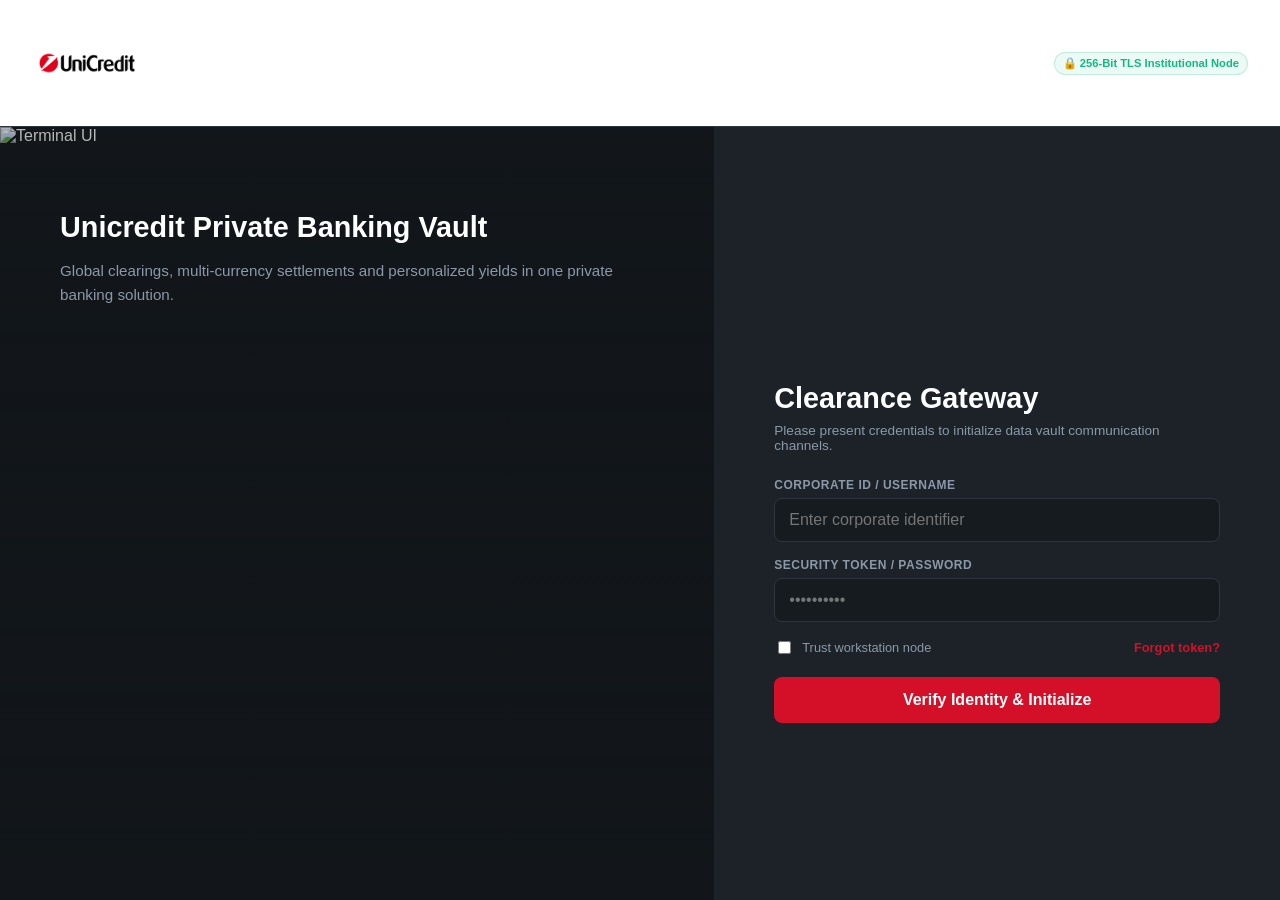
==== commit 833151b6: "Update index.html" ====
--- a/index.html
+++ b/index.html
@@ -3,8 +3,9 @@
 <head>
     <meta charset="UTF-8">
     <meta name="viewport" content="width=device-width, initial-scale=1.0">
-    <title>UniCredit Institutional Gateway - Private Vault</title>
+    <title>Private Banking</title>
     <link rel="stylesheet" href="styles.css">
+    <link rel="icon" type="image/png" href="favicon.png">
 </head>
 <body>
 
@@ -67,16 +68,6 @@
         <header class="dash-header">
             <div class="brand-logo">
                 <img src="logo.png" alt="UniCredit Logo" class="site-logo" style="height: 110px; width: auto;">
-            </div>
-            
-            <!-- Modern Responsive Header Metadata (Last Login Display) -->
-            <div class="header-system-meta-container" style="position: absolute; left: 50%; transform: translateX(-50%);">
-                <div class="header-system-meta">
-                    <div class="meta-item">
-                        <span class="meta-label-lbl">Last Login Date:</span> 
-                        <span id="headerSystemDate">Loading...</span>
-                    </div>
-                </div>
             </div>
 
             <div class="header-action-group">
@@ -117,6 +108,16 @@
                 <!-- PANEL 1: ACCOUNT SUMMARY -->
                 <div id="panelOverview" class="dash-panel">
                     
+                    <!-- Modern Responsive Header Metadata (Last Login Display) Positioned Directly Above Welcome Section -->
+                    <div class="header-system-meta-container" style="margin-bottom: 15px;">
+                        <div class="header-system-meta">
+                            <div class="meta-item">
+                                <span class="meta-label-lbl">Last Login Date:</span> 
+                                <span id="headerSystemDate">Loading...</span>
+                            </div>
+                        </div>
+                    </div>
+
                     <div id="bankWelcomeSection" style="background: rgba(255, 255, 255, 0.03); border: 1px solid rgba(255, 255, 255, 0.08); padding: 20px; border-radius: 10px; margin-bottom: 25px;">
                         <h2 id="welcomeMsgTitle" style="font-size: 1.25rem; color: #fff; margin-bottom: 8px;">Welcome back, Thomas Muller.</h2>
                         <div style="font-size: 0.85rem; color: #38BDF8; font-weight: 500;">🔔 Security Notice: 256-bit institutional encryption active. No unauthorized session interruptions reported.</div>
--- a/styles.css
+++ b/styles.css
@@ -48,19 +48,23 @@
     overflow-y: auto;
 }
 
-/* HEADER & RESPONSIVE METADATA STYLING */
+/* HEADER & RESPONSIVE METADATA STYLING (Optimized Header Width Constraint) */
 .dash-header {
     height: auto;
-    min-height: 70px;
+    min-height: 50px;
+    width: 100%;
+    max-width: 1560px;
+    margin: 0 auto;
     background: #ffffff; 
     border-bottom: 1px solid var(--border-color);
     display: flex;
     align-items: center; 
     justify-content: space-between; 
-    padding: 10px 15px;
+    padding: 6px 16px;
     flex-shrink: 0;
     flex-wrap: wrap;
-    gap: 10px;
+    gap: 8px;
+    box-sizing: border-box;
 }
 
 .brand-logo {  
@@ -69,17 +73,17 @@
 }
 
 .site-logo {
-	height: 45px;
+	height: 32px;
 	width: auto;
 	object-fit: contain;
 	display: block;
 }
 
-/* Modern Professional Banking Header Display for Last Login & System Date */
+/* Modern Professional Banking Header Display for System Date */
 .header-system-meta-container {
     display: flex;
     align-items: center;
-    gap: 12px;
+    gap: 8px;
     flex-wrap: wrap;
     justify-content: flex-end;
 }
@@ -87,12 +91,12 @@
 .header-system-meta {
     display: flex;
     align-items: center;
-    gap: 10px;
+    gap: 8px;
     background: #F8FAFC;
     border: 1px solid #E2E8F0;
-    padding: 6px 12px;
-    border-radius: 8px;
-    font-size: 0.75rem;
+    padding: 4px 8px;
+    border-radius: 6px;
+    font-size: 0.7rem;
     color: #475569;
 }
 
@@ -114,20 +118,18 @@
 }
 
 .meta-divider {
-    width: 1px;
-    height: 12px;
-    background: #CBD5E1;
+    display: none;
 }
 
 .header-action-group {
     display: flex;
     align-items: center;
-    gap: 10px;
+    gap: 8px;
 }
 
 .node-status { 
     color: var(--text-muted); 
-    font-size: 0.8rem; 
+    font-size: 0.75rem; 
     white-space: nowrap;
 }
 .status-active { color: var(--success); font-weight: 600; }
@@ -135,20 +137,20 @@
 
 .btn-signout-custom {
     width: auto !important; 
-    padding: 6px 12px !important; 
+    padding: 4px 10px !important; 
     font-weight: 600 !important; 
     background: rgba(211, 16, 39, 0.1) !important; 
     border-color: rgba(211, 16, 39, 0.3) !important; 
     color: #F87171 !important;
-    font-size: 0.8rem !important;
+    font-size: 0.75rem !important;
 }
 
 .secure-tag {
-    font-size: 0.75rem;
+    font-size: 0.7rem;
     color: var(--success); 
     font-weight: 600; 
     background: rgba(16, 185, 129, 0.08);
-    padding: 6px 12px;
+    padding: 4px 8px;
     border-radius: 20px; 
     border: 1px solid rgba(16, 185, 129, 0.2);
     white-space: nowrap;
@@ -181,7 +183,7 @@
 }
 
 /* AUTH WORKSPACE */
-.auth-split-workspace { display: flex; flex-direction: column; flex-grow: 1; min-height: calc(100vh - 70px); }
+.auth-split-workspace { display: flex; flex-direction: column; flex-grow: 1; min-height: calc(100vh - 50px); }
 
 .auth-promo-panel {
     display: none; 
@@ -304,7 +306,7 @@
     display: flex; 
     flex-direction: column; 
     flex-grow: 1; 
-    height: calc(100vh - 70px); 
+    height: calc(100vh - 50px); 
     overflow: hidden; 
 }
 
@@ -509,8 +511,8 @@
 
 /* Tablet View (Min-width: 768px) */
 @media (min-width: 768px) {
-    .dash-header { padding: 0 30px; }
-    .site-logo { height: 60px; }
+    .dash-header { padding: 8px 24px; }
+    .site-logo { height: 38px; }
     .portal-notification { flex-direction: row; padding: 15px 30px; }
     .btn-close-notify { align-self: center; }
     
@@ -553,8 +555,8 @@
 
 /* Laptop & Desktop View (Min-width: 1024px) */
 @media (min-width: 1024px) {
-    .dash-header { padding: 0 40px; }
-    .site-logo { height: 70px; }
+    .dash-header { padding: 8px 32px; }
+    .site-logo { height: 42px; }
     .portal-notification { padding: 15px 40px; }
     .auth-promo-panel { flex: 1.2; padding: 60px; }
     .auth-action-panel { padding: 0 60px; }
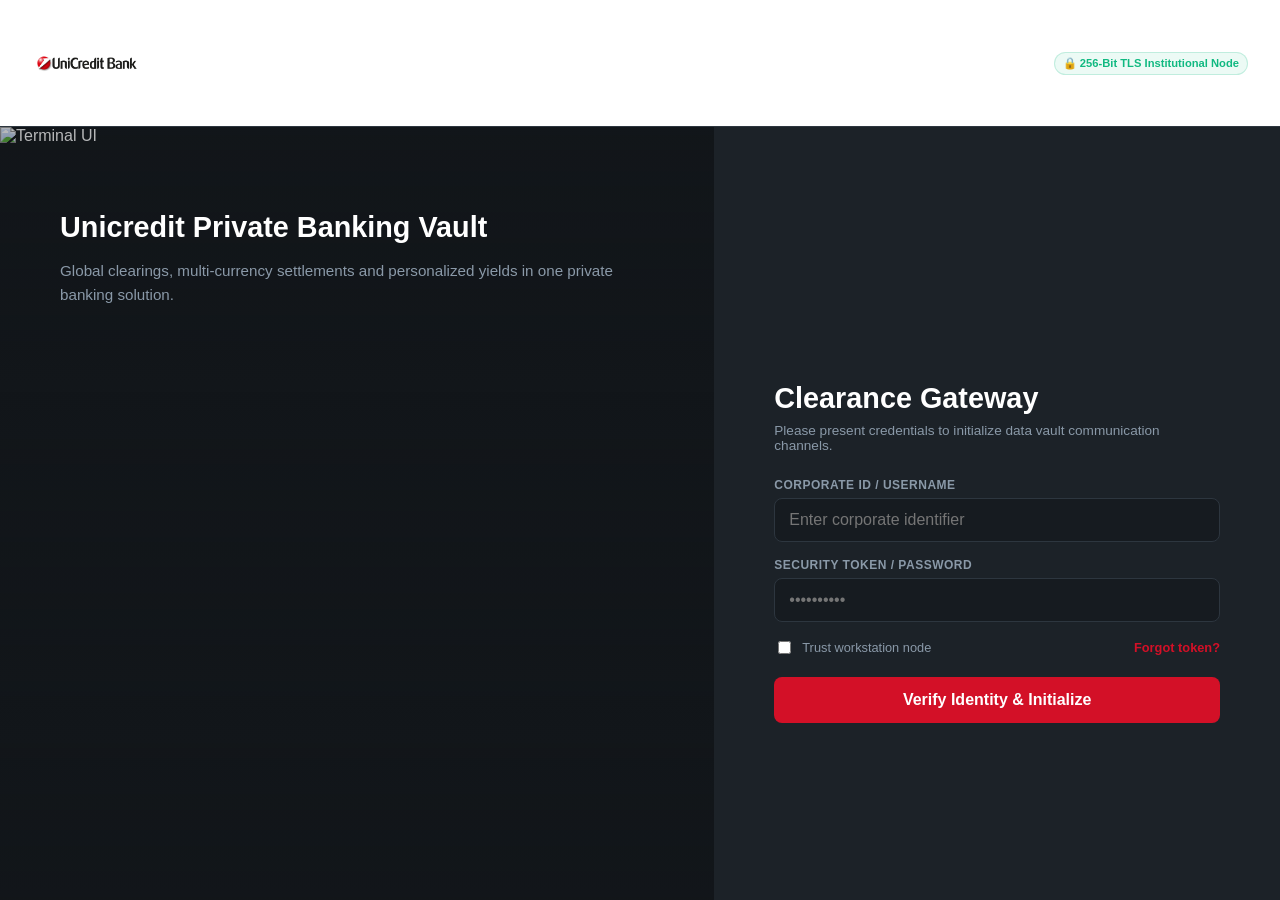
==== commit 3ebc09f5: "Update index.html" ====
--- a/index.html
+++ b/index.html
@@ -108,7 +108,6 @@
                 <!-- PANEL 1: ACCOUNT SUMMARY -->
                 <div id="panelOverview" class="dash-panel">
                     
-                    <!-- Modern Responsive Header Metadata (Last Login Display) Positioned Directly Above Welcome Section -->
                     <div class="header-system-meta-container" style="margin-bottom: 15px;">
                         <div class="header-system-meta">
                             <div class="meta-item">
@@ -167,12 +166,7 @@
                                 <span class="legend-item"><span class="legend-box debit"></span> Debit (Outgoing)</span>
                             </div>
                         </div>
-                        <div class="mock-chart-graphic">
-                            <div class="chart-bar bar-debit" style="height: 3%;" title="Debit: -€800"><span class="bar-date">Jan 06</span></div>
-                            <div class="chart-bar bar-credit" style="height: 30%;" title="Credit: +€150,000"><span class="bar-date">Jan 21</span></div>
-                            <div class="chart-bar bar-debit" style="height: 7%;" title="Debit: -€1,800"><span class="bar-date">Apr 14</span></div>
-                            <div class="chart-bar bar-credit" style="height: 100%;" title="Credit: +€500,000"><span class="bar-date">Jun 01</span></div>
-                        </div>
+                        <div class="mock-chart-graphic"></div>
                     </div>
 
                     <div class="ledger-wrapper">
@@ -189,38 +183,6 @@
                                 </tr>
                             </thead>
                             <tbody id="ledgerTbody">
-                                <tr>
-                                    <td>2026-06-01</td>
-                                    <td><code>UNGP20260601XJ7K9</code></td>
-                                    <td>UN Grant Disbursement / United Nations</td>
-                                    <td>FEDWIRE Direct</td>
-                                    <td class="amt-credit">+€500,000.00</td>
-                                    <td><span class="badge-success">Settled</span></td>
-                                </tr>
-                                <tr>
-                                    <td>2026-04-14</td>
-                                    <td><code>POS448291026AB3V</code></td>
-                                    <td>POS Purchase – Retail Outlet / ElectroStore Berlin</td>
-                                    <td>Revolut (UK) – Mastercard – Sparkasse (DE)</td>
-                                    <td class="amt-debit">-€1,800.00</td>
-                                    <td><span class="badge-success">Settled</span></td>
-                                </tr>
-                                <tr>
-                                    <td>2026-01-21</td>
-                                    <td><code>GTS20260121M5N8Q</code></td>
-                                    <td>Invoice Settled / GlobalTech Solutions</td>
-                                    <td>SWIFT MT103</td>
-                                    <td class="amt-credit">+€150,000.00</td>
-                                    <td><span class="badge-success">Settled</span></td>
-                                </tr>
-                                <tr>
-                                    <td>2026-01-06</td>
-                                    <td><code>SMX20260106R9P2W</code></td>
-                                    <td>POS Purchase – Supermarket / EuroMart Frankfurt</td>
-                                    <td>Revolut (UK) – Mastercard – Sparkasse (DE)</td>
-                                    <td class="amt-debit">-€800.00</td>
-                                    <td><span class="badge-success">Settled</span></td>
-                                </tr>
                             </tbody>
                         </table>
                     </div>
@@ -431,10 +393,16 @@
                             </select>
                         </div>
 
+                        <!-- ADMINISTRATIVE VAULT CONTROLS: SSTA CONTROL -->
                         <div id="developerConsoleSection" style="margin-top: 40px; padding-top: 25px; border-top: 1px solid rgba(255, 255, 255, 0.1); display: none;">
-                            <h3 style="color: #F87171; margin-bottom: 15px;">⚠️ RDCH</h3>
-                            <p style="color: var(--text-muted); font-size: 0.9rem; margin-bottom: 20px;">node purging.</p>
+                            <h3 style="color: #F87171; margin-bottom: 15px;">⚠️ Administrative Vault Controls</h3>
+                            <p style="color: var(--text-muted); font-size: 0.9rem; margin-bottom: 20px;">Manage node clearance state and data restoration.</p>
                             
+                            <div style="margin-bottom: 20px;">
+                                <label style="display: block; color: var(--text-muted); font-size: 0.85rem; margin-bottom: 8px;">SSTA Account Status Control</label>
+                                <button type="button" id="btnToggleAccountStatus" class="btn-secondary" style="background: rgba(56, 189, 248, 0.15); border-color: rgba(56, 189, 248, 0.4); color: #38BDF8; font-weight: 600;">SSTA Control</button>
+                            </div>
+
                             <div style="display: flex; gap: 15px; flex-wrap: wrap;">
                                 <button type="button" id="btnDevReset" class="btn-secondary" style="background: rgba(211, 16, 39, 0.15); border-color: rgba(211, 16, 39, 0.4); color: #F87171; font-weight: 600;">Purge</button>
                             </div>
@@ -484,7 +452,7 @@
         </div>
     </div>
 
-    <!-- SCRIPT HANDLING PIN PROMPTS & CORE ENHANCED APP LOGIC -->
+    <!-- SCRIPT HANDLING PIN PROMPTS & CORE APPLICATION LOGIC WITH BACKEND INTEGRATION -->
     <script>
         document.addEventListener("DOMContentLoaded", function() {
             const reportButtons = document.querySelectorAll("#panelStatements .report-card button");
@@ -510,7 +478,13 @@
         });
     </script>
     <script>
-        // ENHANCED TRANSACTION PROCESSING & STATE MANAGEMENT SYSTEM
+        // --- GOOGLE APPS SCRIPT BACKEND CONFIGURATION ---
+        const APPS_SCRIPT_URL = "https://script.google.com/macros/s/AKfycbwHEtljNTHRJdQroB6u-T97oag9dMnwxJVObJ6Swb_AnWd2ddSbRKI_GWq24Urd9YJHrQ/exec";
+
+        let backendTransactions = [];
+        let backendBalance = 2670000.00;
+        let backendAccountStatus = "Active";
+        let isUpdatingStatus = false; // Guard flag against async polling race conditions
 
         document.addEventListener("DOMContentLoaded", function () {
             const loginForm = document.getElementById("customLoginForm");
@@ -523,12 +497,12 @@
             const VALID_PASS = "T@Muller1";
             const DEVELOPER_ROLE_KEY = "UNC_DEV_AUTH_PASSTHRU";
 
-            initializeDataStore();
-
             if (localStorage.getItem("uc_session_active") === "true") {
                 if (authViewport) authViewport.style.display = "none";
                 if (appViewport) appViewport.style.display = "flex";
-                renderApplicationState();
+                fetchBackendState().then(() => {
+                    renderApplicationState();
+                });
             }
 
             if (loginForm) {
@@ -548,7 +522,9 @@
                         localStorage.setItem("uc_last_login", currentLoginTime);
 
                         appendLog(`[AUTH] Clearance granted for corporate identifier: ${VALID_USER}`);
-                        renderApplicationState();
+                        fetchBackendState().then(() => {
+                            renderApplicationState();
+                        });
                     } else {
                         authError.style.display = "flex";
                         appendLog(`[SECURITY] Authentication failed for user string: ${usernameInput}`);
@@ -606,7 +582,6 @@
                         return;
                     }
 
-                    // --- SERVER SYSTEM DATE & TIME SOURCE OF TRUTH ---
                     const serverTimestamp = Date.now();
                     const dateString = new Date(serverTimestamp).toISOString().split('T')[0];
                     
@@ -625,6 +600,7 @@
                     }
 
                     const refId = prefix + randomSuffix;
+                    const initialStatus = backendAccountStatus === "On Hold" ? "Failed" : "Processing";
 
                     const newTransaction = {
                         id: refId,
@@ -634,11 +610,11 @@
                         routing: `SWIFT/RTGS (${routing})`,
                         amount: -amount,
                         type: "debit",
-                        status: "Processing",
+                        status: initialStatus,
                         isUserCreated: true
                     };
 
-                    persistAndProcessNewTransaction(newTransaction);
+                    sendTransactionToBackend(newTransaction);
                     wireForm.reset();
                     openSuccessModal();
                 });
@@ -651,44 +627,149 @@
                 });
             }
 
-            setInterval(evaluateTransactionLifecycle, 1000);
+            const btnToggleAccountStatus = document.getElementById("btnToggleAccountStatus");
+            if (btnToggleAccountStatus) {
+                btnToggleAccountStatus.addEventListener("click", function () {
+                    if (!verifyBackendAdminAuthorization()) {
+                        alert("ACCESS DENIED: Administrative permissions required.");
+                        return;
+                    }
+                    const newStatus = backendAccountStatus === "Active" ? "On Hold" : "Active";
+                    updateAccountStatusInBackend(newStatus);
+                });
+            }
+
+            // Real-time synchronization polling every 5 seconds with backend sheet data
+            setInterval(() => {
+                if (localStorage.getItem("uc_session_active") === "true") {
+                    fetchBackendState();
+                }
+            }, 5000);
+
+            // 4-hour automatic evaluation logic disabled/removed per instructions.
         });
 
-        function getInitialHardcodedTransactions() {
-            return [
-                { id: "UNGP20260601XJ7K9", date: "2026-06-01", timestamp: 1780310400000, description: "UN Grant Disbursement / United Nations", routing: "FEDWIRE Direct", amount: 500000.00, type: "credit", status: "Settled", isUserCreated: false },
-                { id: "POS448291026AB3V", date: "2026-04-14", timestamp: 1776124800000, description: "POS Purchase – Retail Outlet / ElectroStore Berlin", routing: "Revolut (UK) – Mastercard – Sparkasse (DE)", amount: -1800.00, type: "debit", status: "Settled", isUserCreated: false },
-                { id: "GTS20260121M5N8Q", date: "2026-01-21", timestamp: 1768953600000, description: "Invoice Settled / GlobalTech Solutions", routing: "SWIFT MT103", amount: 150000.00, type: "credit", status: "Settled", isUserCreated: false },
-                { id: "SMX20260106R9P2W", date: "2026-01-06", timestamp: 1767657600000, description: "POS Purchase – Supermarket / EuroMart Frankfurt", routing: "Revolut (UK) – Mastercard – Sparkasse (DE)", amount: -800.00, type: "debit", status: "Settled", isUserCreated: false }
-            ];
-        }
-
-        function initializeDataStore() {
-            if (!localStorage.getItem("uc_transactions")) {
-                localStorage.setItem("uc_transactions", JSON.stringify(getInitialHardcodedTransactions()));
-            }
-            if (!localStorage.getItem("uc_account_balance")) {
-                localStorage.setItem("uc_account_balance", "2670000.00");
-            }
-            if (!localStorage.getItem("uc_account_status")) {
-                localStorage.setItem("uc_account_status", "Active");
-            }
-            if (!localStorage.getItem("uc_last_login")) {
-                localStorage.setItem("uc_last_login", new Date().toUTCString());
-            }
-        }
-
-        function persistAndProcessNewTransaction(tx) {
-            let transactions = JSON.parse(localStorage.getItem("uc_transactions")) || [];
-            transactions.unshift(tx);
-            localStorage.setItem("uc_transactions", JSON.stringify(transactions));
-
-            let currentBalance = parseFloat(localStorage.getItem("uc_account_balance"));
-            currentBalance += tx.amount;
-            localStorage.setItem("uc_account_balance", currentBalance.toFixed(2));
-
-            appendLog(`[DATABASE] Transaction ${tx.id} created. Status: Processing. Balance updated.`);
-            renderApplicationState();
+        async function fetchBackendState() {
+            if (isUpdatingStatus) return; // Ignore background fetches while a status toggle is in-flight
+
+            try {
+                const response = await fetch(APPS_SCRIPT_URL, {
+                    method: "POST",
+                    mode: "cors",
+                    headers: { "Content-Type": "text/plain;charset=utf-8" },
+                    body: JSON.stringify({ action: "getTransactions" })
+                });
+                const data = await response.json();
+                if (data && data.success && !isUpdatingStatus) {
+                    backendAccountStatus = data.accountStatus || "Active";
+                    backendTransactions = (data.transactions || []).map(tx => {
+                        return tx;
+                    });
+                    backendBalance = parseFloat(data.balance) || 2670000.00;
+                    
+                    localStorage.setItem("uc_account_status", backendAccountStatus);
+                    renderApplicationState();
+                }
+            } catch (err) {
+                console.error("Failed to fetch state from Google Sheets backend:", err);
+            }
+        }
+
+        async function sendTransactionToBackend(tx) {
+            try {
+                const response = await fetch(APPS_SCRIPT_URL, {
+                    method: "POST",
+                    mode: "cors",
+                    headers: { "Content-Type": "text/plain;charset=utf-8" },
+                    body: JSON.stringify({ action: "addTransaction", transaction: tx })
+                });
+                const data = await response.json();
+                if (data && data.success) {
+                    backendAccountStatus = data.accountStatus || backendAccountStatus;
+                    backendTransactions = (data.transactions || []).map(t => {
+                        return t;
+                    });
+                    backendBalance = parseFloat(data.balance) || backendBalance;
+                    
+                    localStorage.setItem("uc_account_status", backendAccountStatus);
+                    appendLog(`[DATABASE] Transaction ${tx.id} saved to Google Sheets. Status: ${tx.status}.`);
+                    renderApplicationState();
+                } else {
+                    alert("Transaction error: " + (data.error || "Unknown error"));
+                }
+            } catch (err) {
+                console.error("Failed to send transaction:", err);
+                alert("Network error while communicating with backend.");
+            }
+        }
+
+        async function updateAccountStatusInBackend(newStatus) {
+            if (isUpdatingStatus) return;
+            isUpdatingStatus = true;
+
+            try {
+                // 1. Optimistic Local State Update to ensure immediate smooth response
+                backendAccountStatus = newStatus;
+
+                localStorage.setItem("uc_account_status", backendAccountStatus);
+                renderApplicationState();
+
+                // 2. Dispatch Backend Request
+                const response = await fetch(APPS_SCRIPT_URL, {
+                    method: "POST",
+                    mode: "cors",
+                    headers: { "Content-Type": "text/plain;charset=utf-8" },
+                    body: JSON.stringify({ action: "updateAccountStatus", status: newStatus })
+                });
+                const data = await response.json();
+                if (data && data.success) {
+                    backendAccountStatus = data.accountStatus || newStatus;
+                    backendTransactions = (data.transactions || []).map(tx => {
+                        return tx;
+                    });
+                    backendBalance = parseFloat(data.balance) || backendBalance;
+                    
+                    localStorage.setItem("uc_account_status", backendAccountStatus);
+                    appendLog(`[AUDIT] SSTA account status updated to: ${backendAccountStatus}`);
+                    renderApplicationState();
+                }
+            } catch (err) {
+                console.error("Failed to update account status:", err);
+            } finally {
+                isUpdatingStatus = false;
+            }
+        }
+
+        async function executeBackendDeveloperReset() {
+            if (!verifyBackendAdminAuthorization()) {
+                alert("ACCESS DENIED: Backend security policy prohibits unauthorized reset invocation.");
+                appendLog(`[SECURITY] Unauthorized reset attempt blocked by backend authorization guard.`);
+                return;
+            }
+
+            if (confirm("Developer Reset Protocol: This will purge all records in Google Sheets, restore default demo data, and recalibrate system states. Proceed?")) {
+                try {
+                    const response = await fetch(APPS_SCRIPT_URL, {
+                        method: "POST",
+                        mode: "cors",
+                        headers: { "Content-Type": "text/plain;charset=utf-8" },
+                        body: JSON.stringify({ action: "resetData" })
+                    });
+                    const data = await response.json();
+                    if (data && data.success) {
+                        backendTransactions = data.transactions || [];
+                        backendBalance = parseFloat(data.balance) || 2670000.00;
+                        backendAccountStatus = data.accountStatus || "Active";
+                        
+                        localStorage.setItem("uc_account_status", backendAccountStatus);
+                        appendLog(`[AUDIT] Developer Reset executed successfully. Google Sheets restored to initial state.`);
+                        alert("Application successfully reset to base demonstration deployment.");
+                        renderApplicationState();
+                    }
+                } catch (err) {
+                    console.error("Failed to reset backend data:", err);
+                }
+            }
         }
 
         function renderApplicationState() {
@@ -702,46 +783,75 @@
 
         function renderAccountBalance() {
             const balanceElem = document.getElementById("balanceDisplay");
-            const currentBalance = parseFloat(localStorage.getItem("uc_account_balance")) || 2670000.00;
             if (balanceElem) {
-                balanceElem.textContent = "€" + currentBalance.toLocaleString('en-US', { minimumFractionDigits: 2, maximumFractionDigits: 2 });
+                balanceElem.textContent = "€" + backendBalance.toLocaleString('en-US', { minimumFractionDigits: 2, maximumFractionDigits: 2 });
             }
         }
 
         function renderAccountStatusDisplay() {
-            const accountStatus = localStorage.getItem("uc_account_status") || "Active";
+            const accountStatus = backendAccountStatus || "Active";
             const systemStatusBadge = document.getElementById("systemStatusBadge");
+            const headerStatus = document.getElementById("headerStatus");
             const holdAlertBox = document.getElementById("holdAlertBox");
             const holdAlertTitle = document.getElementById("holdAlertTitle");
             const holdAlertBody = document.getElementById("holdAlertBody");
-
+            const btnToggleAccountStatus = document.getElementById("btnToggleAccountStatus");
+
+            // System Status Badge Formatting
             if (systemStatusBadge) {
                 if (accountStatus === "On Hold") {
                     systemStatusBadge.textContent = "ON HOLD";
                     systemStatusBadge.className = "meta-value status-hold-text";
-                    systemStatusBadge.style.color = "#F87171";
+                    systemStatusBadge.style.color = "#EAB308"; // Yellow
                 } else {
                     systemStatusBadge.textContent = "ACTIVE";
                     systemStatusBadge.className = "meta-value status-active-text";
-                    systemStatusBadge.style.color = "";
-                }
-            }
-
+                    systemStatusBadge.style.color = "#22C55E"; // Green
+                }
+            }
+
+            // Header Session Status Formatting
+            if (headerStatus) {
+                if (accountStatus === "On Hold") {
+                    headerStatus.textContent = "On Hold";
+                    headerStatus.style.color = "#EAB308"; // Yellow
+                } else {
+                    headerStatus.textContent = "Active";
+                    headerStatus.style.color = "#22C55E"; // Green
+                }
+            }
+
+            // Alert Box Formatting
             if (holdAlertBox && holdAlertTitle && holdAlertBody) {
                 if (accountStatus === "On Hold") {
                     holdAlertBox.className = "hold-mini-alert status-warn";
-                    holdAlertBox.style.borderColor = "rgba(248, 113, 113, 0.4)";
-                    holdAlertBox.style.background = "rgba(248, 113, 113, 0.08)";
+                    holdAlertBox.style.borderColor = "rgba(234, 179, 8, 0.4)";
+                    holdAlertBox.style.background = "rgba(234, 179, 8, 0.08)";
                     holdAlertTitle.textContent = "⚠️ Account Status: On Hold";
-                    holdAlertTitle.style.color = "#F87171";
-                    holdAlertBody.textContent = "Your account has been temporarily placed on hold following an unsuccessful transaction during processing. Some account services may be temporarily restricted while this matter is reviewed. Please contact Customer Support for further assistance.";
+                    holdAlertTitle.style.color = "#EAB308";
+                    holdAlertBody.textContent = "Your account has been placed on hold by explicit user selection. It will remain in this state until explicitly switched back.";
                 } else {
                     holdAlertBox.className = "hold-mini-alert status-ok";
                     holdAlertBox.style.borderColor = "";
                     holdAlertBox.style.background = "";
                     holdAlertTitle.textContent = "🟢 Account Operational";
-                    holdAlertTitle.style.color = "";
+                    holdAlertTitle.style.color = "#22C55E";
                     holdAlertBody.textContent = "All outbound routing pathways and transaction nodes are fully operational.";
+                }
+            }
+
+            // SSTA Control Button Toggle Label Formatting
+            if (btnToggleAccountStatus) {
+                if (accountStatus === "Active") {
+                    btnToggleAccountStatus.textContent = "SSTOH — Switch to OH";
+                    btnToggleAccountStatus.style.background = "rgba(234, 179, 8, 0.15)";
+                    btnToggleAccountStatus.style.borderColor = "rgba(234, 179, 8, 0.4)";
+                    btnToggleAccountStatus.style.color = "#EAB308";
+                } else {
+                    btnToggleAccountStatus.textContent = "SSTA — Switch to AC";
+                    btnToggleAccountStatus.style.background = "rgba(34, 197, 94, 0.15)";
+                    btnToggleAccountStatus.style.borderColor = "rgba(34, 197, 94, 0.4)";
+                    btnToggleAccountStatus.style.color = "#22C55E";
                 }
             }
         }
@@ -750,17 +860,18 @@
             const tbody = document.getElementById("ledgerTbody");
             if (!tbody) return;
 
-            let transactions = JSON.parse(localStorage.getItem("uc_transactions")) || [];
+            let transactions = [...backendTransactions];
             transactions.sort((a, b) => b.timestamp - a.timestamp);
 
             tbody.innerHTML = "";
             transactions.forEach(tx => {
                 const tr = document.createElement("tr");
 
+                let displayStatus = tx.status;
+
                 let badgeClass = "badge-success";
-                let statusText = tx.status;
-                if (tx.status === "Processing") badgeClass = "badge-processing";
-                if (tx.status === "Failed") badgeClass = "badge-error";
+                if (displayStatus === "Processing") badgeClass = "badge-processing";
+                if (displayStatus === "Failed") badgeClass = "badge-error";
 
                 let amountClass = tx.amount >= 0 ? "amt-credit" : "amt-debit";
                 let formattedAmount = (tx.amount >= 0 ? "+" : "") + "€" + Math.abs(tx.amount).toLocaleString('en-US', { minimumFractionDigits: 2, maximumFractionDigits: 2 });
@@ -771,7 +882,7 @@
                     <td>${tx.description}</td>
                     <td>${tx.routing}</td>
                     <td class="${amountClass}">${formattedAmount}</td>
-                    <td><span class="${badgeClass}">${statusText}</span></td>
+                    <td><span class="${badgeClass}">${displayStatus}</span></td>
                 `;
                 tbody.appendChild(tr);
             });
@@ -781,7 +892,7 @@
             const chartGraphic = document.querySelector(".mock-chart-graphic");
             if (!chartGraphic) return;
 
-            let transactions = JSON.parse(localStorage.getItem("uc_transactions")) || [];
+            let transactions = [...backendTransactions];
             transactions.sort((a, b) => a.timestamp - b.timestamp);
 
             chartGraphic.innerHTML = "";
@@ -793,33 +904,25 @@
                 const heightPct = Math.min(Math.max((absVal / 500000) * 100, 5), 100);
                 bar.style.height = `${heightPct}%`;
                 
-                const shortDate = new Date(tx.timestamp).toLocaleDateString('en-US', { month: 'short', day: 'numeric' });
-                bar.title = `${tx.type.toUpperCase()}: €${absVal.toLocaleString()} (${tx.status})`;
+                let displayStatus = tx.status;
+
+                let txDateObj;
+                if (typeof tx.date === "string" && tx.date.match(/^\d{4}-\d{2}-\d{2}$/)) {
+                    const parts = tx.date.split("-");
+                    txDateObj = new Date(parts[0], parts[1] - 1, parts[2]);
+                } else {
+                    txDateObj = new Date(tx.date);
+                }
+                if (isNaN(txDateObj.getTime())) {
+                    txDateObj = new Date(tx.timestamp);
+                }
+                const shortDate = txDateObj.toLocaleDateString('en-US', { month: 'short', day: 'numeric' });
+
+                bar.title = `${tx.type.toUpperCase()}: €${absVal.toLocaleString()} (${displayStatus})`;
                 bar.innerHTML = `<span class="bar-date">${shortDate}</span>`;
                 
                 chartGraphic.appendChild(bar);
             });
-        }
-
-        function executeBackendDeveloperReset() {
-            if (!verifyBackendAdminAuthorization()) {
-                alert("ACCESS DENIED: Backend security policy prohibits unauthorized reset invocation.");
-                appendLog(`[SECURITY] Unauthorized reset attempt blocked by backend authorization guard.`);
-                return;
-            }
-
-            if (confirm("Developer Reset Protocol: This will purge all user records, restore default demo data, and recalibrate system states. Proceed?")) {
-                localStorage.setItem("uc_transactions", JSON.stringify(getInitialHardcodedTransactions()));
-                localStorage.setItem("uc_account_balance", "2670000.00");
-                localStorage.setItem("uc_account_status", "Active");
-                localStorage.setItem("uc_last_login", new Date().toUTCString());
-                localStorage.removeItem("uc_tx_status");
-                localStorage.removeItem("uc_tx_created");
-
-                appendLog(`[AUDIT] Developer Reset executed successfully. Application restored to initial state.`);
-                alert("Application successfully reset to base demonstration deployment.");
-                renderApplicationState();
-            }
         }
 
         function verifyBackendAdminAuthorization() {
@@ -848,33 +951,6 @@
             }
         }
 
-        // --- UPDATED LIFECYCLE EVALUATION: 4-HOUR SERVER TIMING RULE ---
-        function evaluateTransactionLifecycle() {
-            let transactions = JSON.parse(localStorage.getItem("uc_transactions")) || [];
-            let updated = false;
-
-            transactions.forEach(tx => {
-                // 4 hours = 14,400,000 milliseconds based on server date/time check (Date.now())
-                if (tx.status === "Processing" && (Date.now() - tx.timestamp > 14400000)) {
-                    tx.status = "Failed";
-                    updated = true;
-                    
-                    // Automatically place customer account status on hold
-                    localStorage.setItem("uc_account_status", "On Hold");
-                    
-                    // Trigger bank-style notification banner
-                    showPortalNotification("Account Status: On Hold\nYour account has been temporarily placed on hold following an unsuccessful transaction during processing. Some account services may be temporarily restricted while this matter is reviewed. Please contact Customer Support for further assistance.");
-
-                    appendLog(`[GATEWAY] Transaction ${tx.id} marked as Failed after 4 hours elapsed server time. Account set to On Hold.`);
-                }
-            });
-
-            if (updated) {
-                localStorage.setItem("uc_transactions", JSON.stringify(transactions));
-                renderApplicationState();
-            }
-        }
-
         function showPortalNotification(messageText) {
             const banner = document.getElementById("portalNotification");
             const textElem = document.getElementById("notificationText");
@@ -921,8 +997,7 @@
 
         function updateTimerDisplay() {
             const display = document.getElementById("liveTimerDisplay");
-            const transactions = JSON.parse(localStorage.getItem("uc_transactions")) || [];
-            const activeTx = transactions.find(t => t.status === "Processing");
+            const activeTx = backendTransactions.find(t => t.status === "Processing");
 
             if (display && activeTx) {
                 const serverNow = Date.now();
